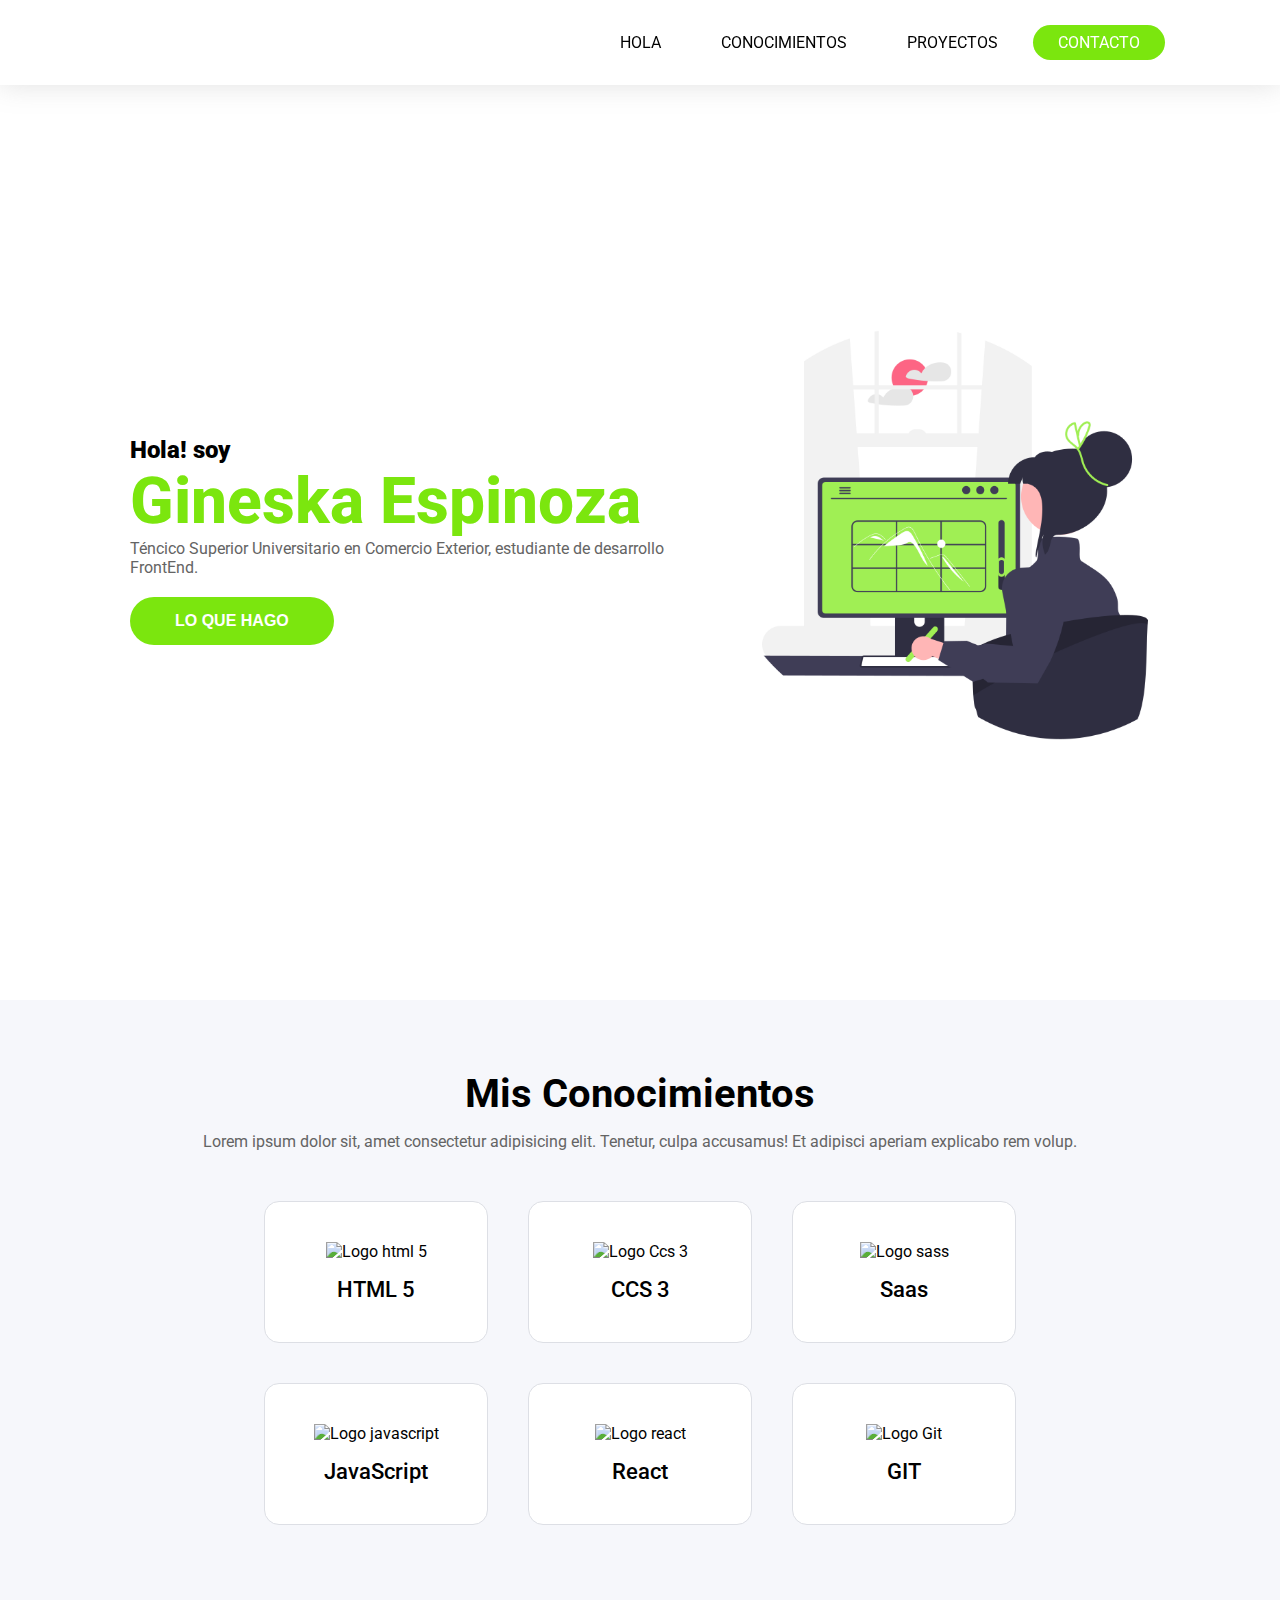
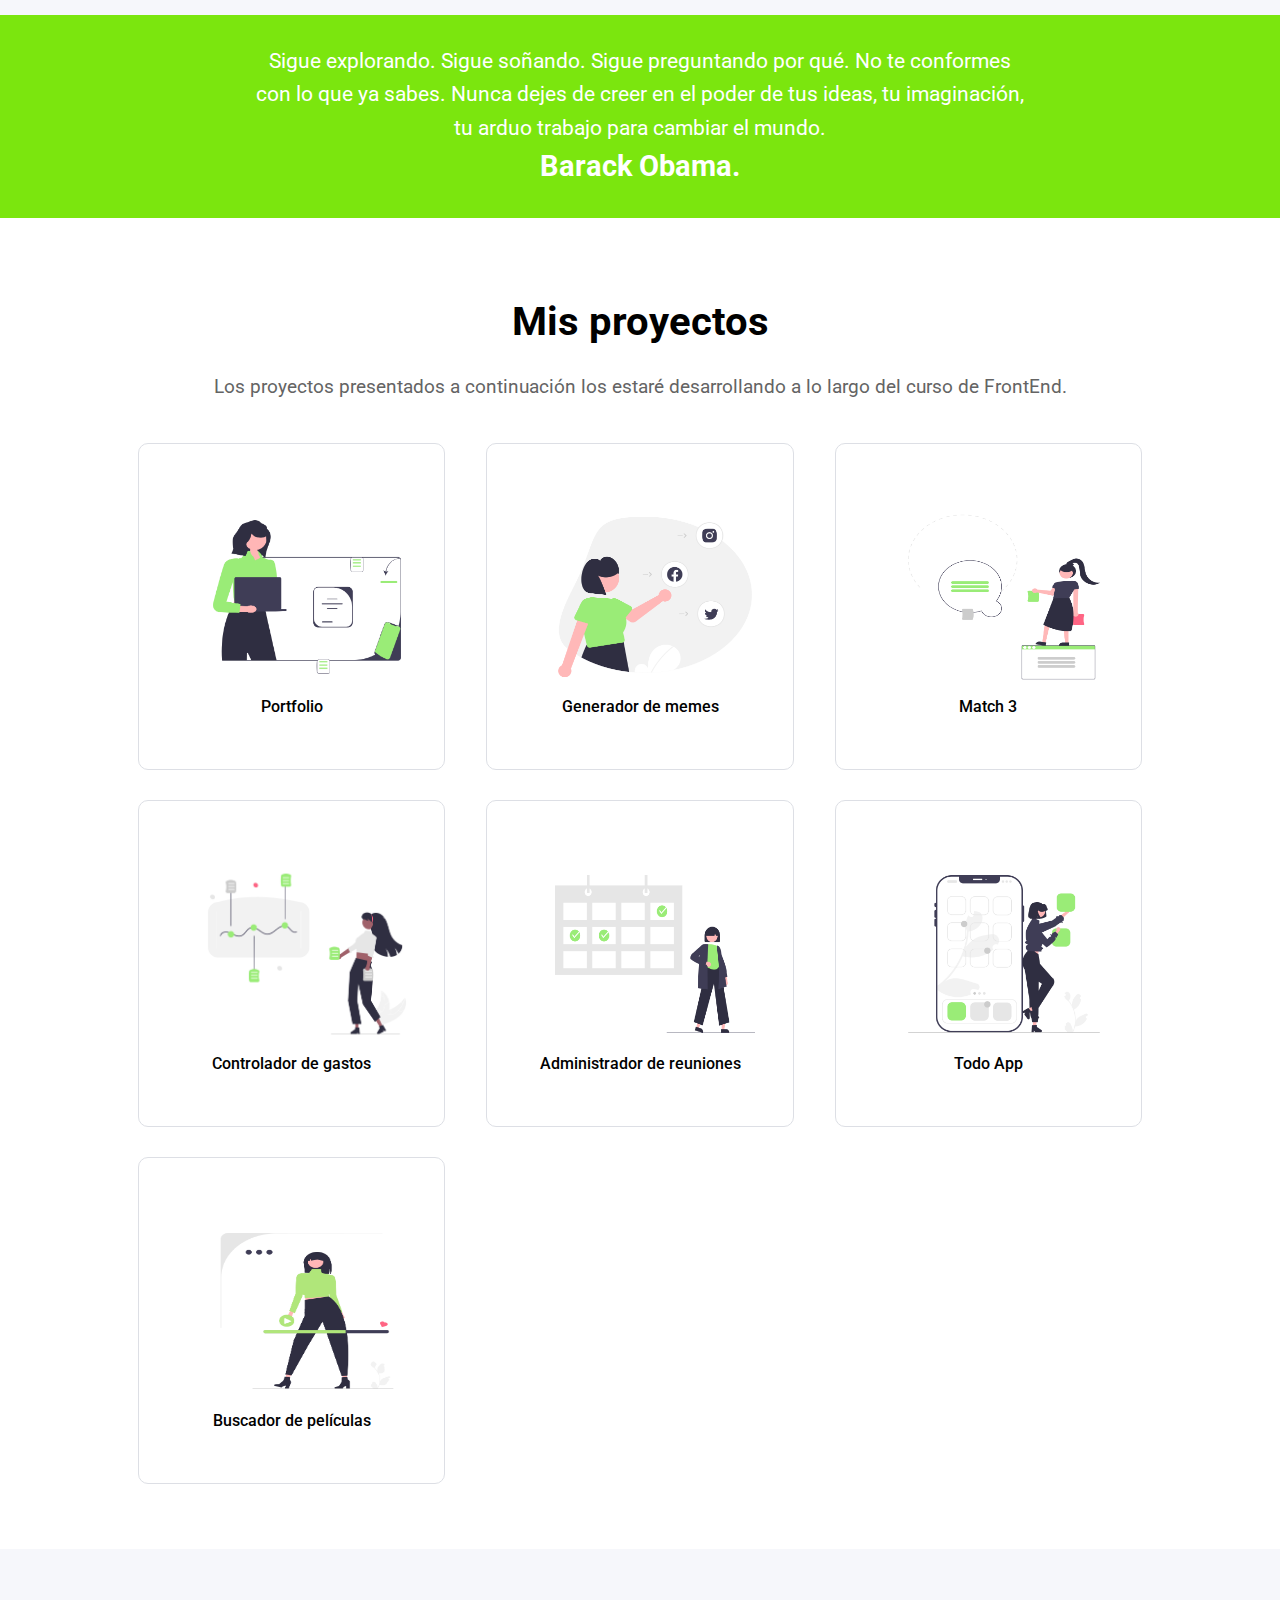
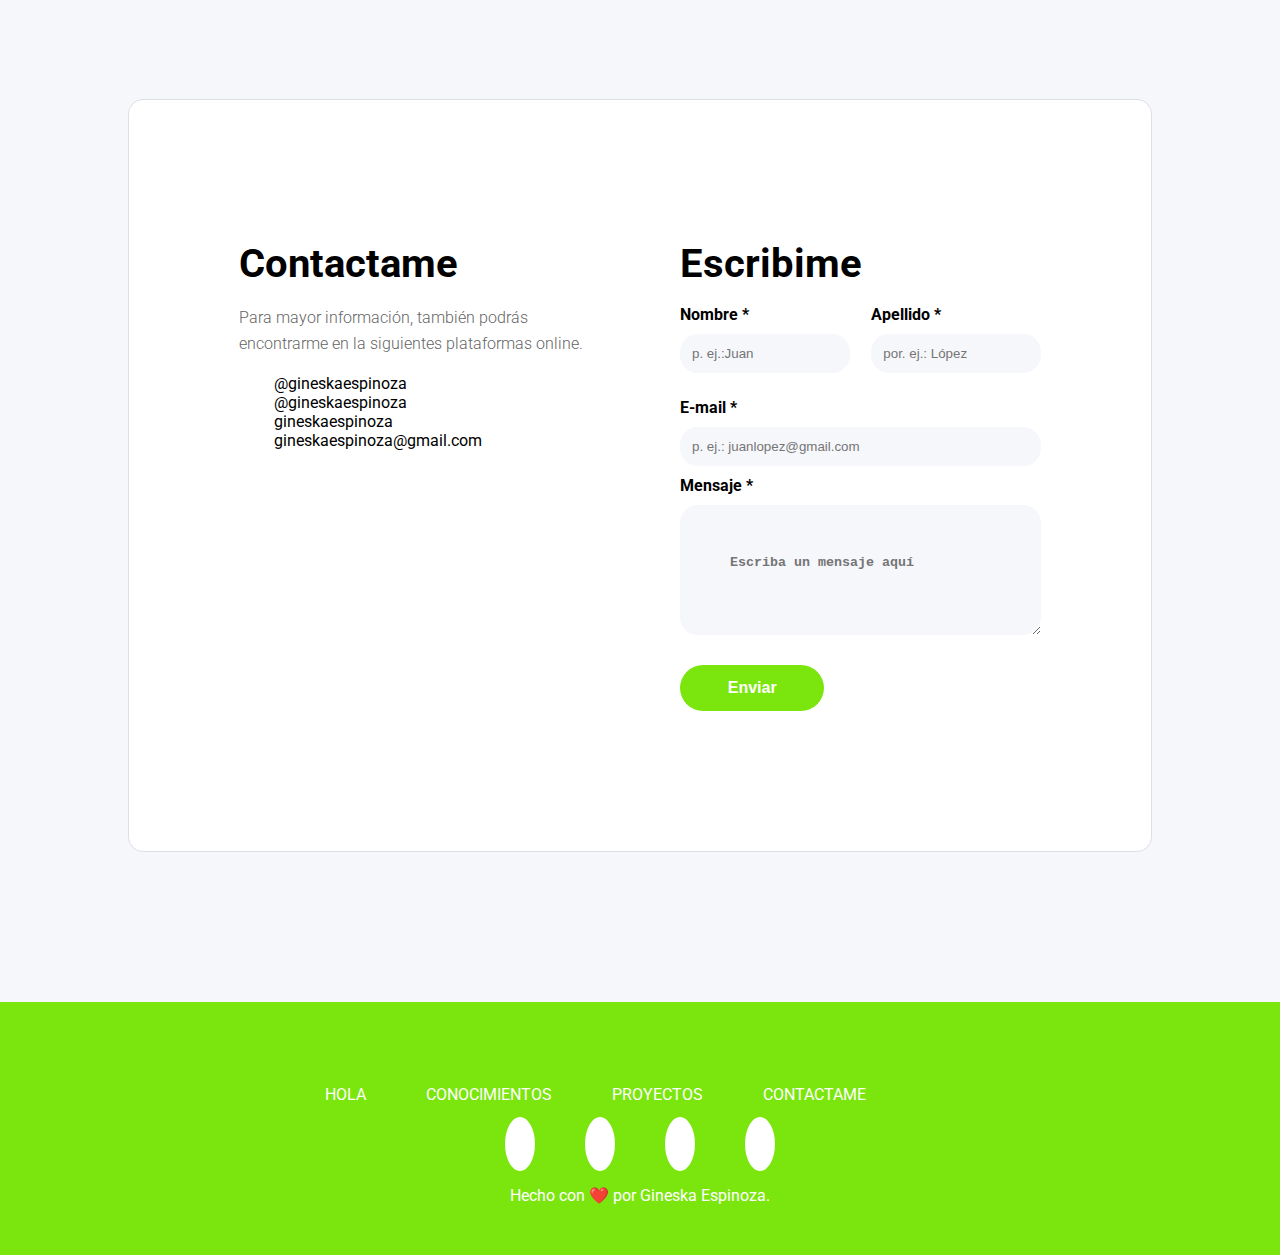
==== index.html @ c5d88e6a "Se realizan cambios en sección projects" ====
<!DOCTYPE html>
<html lang="es">
<head>
    <meta charset="UTF-8">
    <meta http-equiv="X-UA-Compatible" content="IE=edge">
    <meta name="viewport" content="width=device-width, initial-scale=1.0">
    <link rel="stylesheet" href="styles.css">
    <link href="https://fonts.googleapis.com/css2?family=Roboto:ital,wght@0,400;0,500;0,700;1,400;1,700&display=swap"
        rel="stylesheet">
    <link rel="shortcut icon" href="assets/raspberrypi.svg" type="image/x-icon">
    <link rel="stylesheet" href="https://cdn.jsdelivr.net/gh/devicons/devicon@v2.15.1/devicon.min.css">
    <script src="https://kit.fontawesome.com/e8036813bb.js" crossorigin="anonymous"></script>
    <title>Portfolio personal</title>
</head>
<body>
    <header>   <!-- Barra de navegación -->
        <nav class="navigation__header">
            <ul class="navigation__ul">
                <li><a href="#about">HOLA</a></li>
                <li><a href="#skills">CONOCIMIENTOS</a></li>
                <li><a href="#projects">PROYECTOS</a></li>
                <li ><a class="navigation__btn" href="#contact">CONTACTO</a></li>
            </ul>
        </nav>
    </header>
    <main> 
        <!-- Sección - About -->
        <section class="about" id="hola">
            <article class="about__hola">
                <h2 class="about__hey">Hola! soy</h2>
                <h1 class="about__myname">Gineska <span>Espinoza</span></h1>
                <p>Téncico Superior Universitario en Comercio Exterior, estudiante de desarrollo FrontEnd.</p>
                <button class="about__button"><a href="#projects">Lo que hago</a></button>
            </article>
            <figure class="about__pic">
                <img src="assets/undraw_Designer_girl_re_h54c.png" alt="designer girl">
            </figure>
        </section>
        <!-- Sección - Skills -->
        <section class="skills" id="skills">
            <section class="skills__description">
                <h2 class="skills__tittle">Mis Conocimientos</h2>
                <p>Lorem ipsum dolor sit, amet consectetur adipisicing elit. Tenetur, culpa accusamus! Et adipisci aperiam explicabo rem volup.</p>
            </section>
            <!-- Cards de proyectos -->
            <section class="skills__figure">
                <figure class="skills__cards">
                    <img src="https://cdn.jsdelivr.net/gh/devicons/devicon/icons/html5/html5-original.svg"
                        alt="Logo html 5" />
                    <figcaption class="skills__note">HTML 5</figcaption>
                </figure>
                <figure class="skills__cards">
                    <img src="https://cdn.jsdelivr.net/gh/devicons/devicon/icons/css3/css3-original.svg"
                        alt="Logo Ccs 3" />
                    <figcaption class="skills__note">CCS 3</figcaption>
                </figure>
                <figure class="skills__cards">
                    <img src="https://cdn.jsdelivr.net/gh/devicons/devicon/icons/sass/sass-original.svg"
                        alt="Logo sass" />
                    <figcaption class="skills__note">Saas</figcaption>
                </figure>
                <figure class="skills__cards">
                    <img src="https://cdn.jsdelivr.net/gh/devicons/devicon/icons/javascript/javascript-original.svg"
                        alt="Logo javascript" />
                    <figcaption class="skills__note">JavaScript</figcaption>
                </figure>
                <figure class="skills__cards">
                    <img src="https://cdn.jsdelivr.net/gh/devicons/devicon/icons/react/react-original.svg"
                        alt="Logo react" />
                    <figcaption class="skills__note">React</figcaption>
                </figure>
                <figure class="skills__cards">
                    <img src="https://cdn.jsdelivr.net/gh/devicons/devicon/icons/git/git-original.svg"
                        alt=" Logo Git" />
                    <figcaption class="skills__note">GIT</figcaption>
                </figure>
            </section>
        </section>
        <!-- Sección Cita -->
        <blockquote class="quote">
            <i class="fa-solid fa-quote-right"></i>
            <p class="quote__text">Sigue explorando. Sigue soñando. Sigue preguntando por qué. No te conformes con lo que ya sabes. Nunca dejes de creer en el poder de tus ideas, tu imaginación, tu arduo trabajo para cambiar el mundo.</p>
            <h4 class="quote__name">Barack Obama.</h4>
        </blockquote>
        <!-- Sección - Projects -->
        <section class="projects" id="projects">
            <section class="projects__description">
                <h2 class="projects__tittle">Mis proyectos</h2>
                <p>Los proyectos presentados a continuación los estaré desarrollando a lo largo del curso de FrontEnd.</p>
            </section>
            <section class="projects__container">
                <a href="https://gineskaespinoza.github.io/Project__ADA__Portfolio/" target="_blank">
                    <figure class="projects__item">
                        <img src="assets/undraw_Working_remotely_re_6b3a.png" alt="imagen portfolio">
                        <figcaption class="projects__note">
                            <p>Portfolio</p>
                        </figcaption>
                    </figure>
                </a>
                <a href="#" target="_blank">
                    <figure class="projects__item">
                        <img src="assets/undraw_Social_ideas_re_j5v4.png" alt="imagen generador de memes">
                        <figcaption class="projects__note">
                            <p>Generador de memes</p>
                        </figcaption>
                    </figure>
                </a>
                <a href="#" target="_blank">
                    <figure class="projects__item">
                        <img src="assets/undraw_Creative_process_re_4ylm.png" alt="imagen match 3">
                        <figcaption class="projects__note">
                            <p>Match 3</p>
                        </figcaption>
                    </figure>
                </a>
                <a href="#" target="_blank">
                    <figure class="projects__item">
                        <img src="assets/undraw_Detailed_examination_re_ieui.png" alt="imagen controlador de gastos">
                        <figcaption class="projects__note">
                            <p>Controlador de gastos</p>
                        </figcaption>
                    </figure>
                </a>
                <a href="#" target="_blank">
                    <figure class="projects__item">
                        <img src="assets/undraw_Online_calendar_re_wk3t.png" alt="imagen administrador de reuniones">
                        <figcaption class="projects__note">
                            <p>Administrador de reuniones</p>
                        </figcaption>
                    </figure>
                </a>
                <a href="#" target="_blank">
                    <figure class="projects__item">
                        <img src="assets/undraw_Home_screen_re_640d.png" alt="imagen todo App">
                        <figcaption class="projects__note">
                            <p>Todo App</p>
                        </figcaption>
                    </figure>
                </a>
                <a href="#" target="_blank">
                    <figure class="projects__item">
                        <img src="assets/undraw_Video_influencer_re_ili7.png" alt="imagen buscador de películas">
                        <figcaption class="projects__note">
                            <p>Buscador de películas</p>
                        </figcaption>
                    </figure>
                </a>
            </section>
        </section>
        <!-- Sección - Contact -->
        <section class="container__contact" id="contact">
            <section class="contact">
                <section class="contact__social">
                    <article class="contact__tittle">
                        <h3>Contactame</h3>
                        <p>Para mayor información, también podrás encontrarme en la siguientes plataformas online.</p>
                    </article>
                    <article class="contact__list">
                        <ul>
                            <li><a href=""><i class="fa-brands fa-github"></i>@gineskaespinoza</a></li>
                            <li><a href=""><i class="fa-brands fa-twitter"></i>@gineskaespinoza</a></li>
                            <li><a href=""><i class="fa-brands fa-linkedin-in"></i>gineskaespinoza</a></li>
                            <li><a href=""><i class="fa-solid fa-envelope"></i>gineskaespinoza@gmail.com</a></li>
                        </ul>
                    </article>
                </section>
                <section class="contact__direct">
                    <h3>Escribime</h3>
                    <form action="index.html" method="POST" enctype="multipart/form-data">
                        <section class="form__name">
                            <article class="name__data">
                                <label for="name">Nombre *</label>
                                <input type="text" placeholder="p. ej.:Juan">
                            </article>
                            <article class="name__data">
                                <label for="lastname">Apellido *</label>
                                <input type="text" placeholder="por. ej.: López">
                            </article>
                        </section>
                        <section class="form__text">
                            <article class="text__data">
                                <label for="email">E-mail *</label>
                                <input type="text" placeholder="p. ej.: juanlopez@gmail.com">
                                <label for="Message">Mensaje *</label>
                                <textarea type="text" placeholder="Escriba un mensaje aquí"></textarea>
                                <button class="form__button" type="submit">Enviar</button>
                            </article>
                        </section>
                    </form>
                </section>
            </section>
        </section>
    </main> 
    <!-- Fin de contenido central -->
    <!-- Sección footer -->
    <footer>
        <!-- Barra Navegación footer -->
        <section class="navigation__footer">
            <ul class="navigation__ul">
                <li><a href="#about">HOLA</a></li>
                <li><a href="#skills">CONOCIMIENTOS</a></li>
                <li><a href="#projects">PROYECTOS</a></li>
                <li><a href="#contact">CONTACTAME</a></li>
            </ul>
            <!-- links de contacto -->
            <ul class="navigation__list">
                <li><a href="https://github.com/Gineskaespinoza"><i class="fa-brands fa-github"></i></a></li>
                <li><a href="https://twitter.com/Gskspinoza?t=6qReHuETHLTaLdx4B_3i9w&s=09"><i class="fa-brands fa-twitter"></i></a></li>
                <li><a href="https://www.linkedin.com/in/gineska-del-valle-espinoza-torres-a15814236/"><i class="fa-brands fa-linkedin-in"></i></a></li>
                <li><a href="mailto:gineskaespinoza@gmail.com"><i class="fa-solid fa-envelope"></i></a></li>
            </ul>
            <!-- copyright -->
            <p class="navigation__by">Hecho con ❤️ por Gineska Espinoza.</p>
        </section>
    </footer>
    <!-- Fin del contenido -->
</body>
</html>
---- styles.css ----
*{
    padding: 0;
    margin: 0;
    box-sizing: border-box;
    text-decoration: none;
    list-style: none;
}

:root{
  --font-size-tittle: 2.5rem;
  --color-primary: #7be60e;
  --color-secundary:#f6f7fb;
  --color-text: rgb(100, 100, 100);
  --color-hover-button: #95f732;
  --Font-weight-subtittle: 700;
}

body{
  font-family: 'Roboto', sans-serif;
  padding-top: 50px;
}

/* Navigation bar */

.navigation__header{
 display: none;
 position: fixed;
 left: 0;
 top: 0;
 right: 0;
 background-color: white;
}

.navigation__ul{
  display: flex;
  align-items: center;
  margin-right: 90px;
}

.navigation__ul li{
  display: flex;
  align-items: center;
  margin: 5px 5px;
}

a{
  color: black;
  padding: 8px 25px;
  border-radius: 30px;
  font-size: 200;
}

a:hover{
  color: var(--color-primary);
}

.navigation__btn{
  color: white;
  background-color: var(--color-primary);
}

.navigation__btn:hover{
  background-color: var(--color-hover-button);
  color: white;
}

/* Section About */
.about{
  height: 100vh;
  display: flex;
  flex-direction: column;
  justify-content: center;
}

.about__hola{
  width: 100vw;
  padding-top: 100px;
  display: flex;
  flex-direction: column;
  justify-content: center;
  align-items: center;

}
.about__hey{
  /* padding-top: 100px; */
  font-size: 1.5rem;
  font-weight: 900;
}

.about__myname{
  color: var(--color-primary);
  font-size: 2.4rem;
  font-weight: 800;
}

.about__hola p{
  color: var(--color-text);
}

.about__pic{
  display: flex;
  justify-content: center;
  align-items: center;
  margin-bottom: 30px;
  }

.about__pic img{
  width: 350px
}

.about__button{
  background-color:var(--color-primary);
  margin: 20px 0;
  padding: 15px 20px;
  font-size: 1rem;
  color: white;
  border: none;
  border-radius: 30px;
  text-transform: uppercase;
  text-align: center;
}

.about__button:hover{
  background-color: var(--color-hover-button);
}

.about__button a{
  color: white;
  font-weight: 700;
}

/* Section Skills */

.skills{
  display: flex;
  flex-direction: column;
  justify-content: center;
  text-align: center;
  background-color: var(--color-secundary);
  padding: 70px 0px;
  margin-top: 50px;
}

.skills__description{
  display: flex;
  flex-direction: column;
  align-self: center;
}

.skills__tittle{
  font-size: var(--font-size-tittle);
  font-weight: var(--Font-weight-subtittle);
  text-align: center;
}

.skills__description p{
  color: var(--color-text);
  margin: 15px 0;
}

.skills__figure{
  width: 70%;
  display: flex;
  justify-content: center;
  flex-wrap: wrap;
  align-self: center;
  margin-top: 15px;
}

.skills__cards{
  width: 25%;
  margin: 20px;
  padding: 40px 20px;
  border-radius: 15px;
  border: solid #dddfe5 1px;
  background-color: white;
}

.skills__cards:hover{
  border: solid var(--color-primary) 1px;
}

.skills__cards img{
  width: 45%;
}

.skills__note{
  margin-top: 15px;
  font-size: 1.4rem;
  font-weight: 500;
}

.skills__note:hover{
  color: var(--color-primary);
}

/* Section Quote */

.quote{
  /* height: 100vh; */
  display: flex;
  flex-direction: column;
  /* justify-content: space-around; */
  align-items: center;
  background-color: var(--color-primary);
  color: white;
  padding: 30px 0;
  line-height: 1.5;

}

.fa-quote-right{
  font-size: 7rem;
}

.quote__text{
  width: 70%;
  text-align: center;
  font-size: 1.3rem;
  line-height: 1.6;
}

.quote__name{
  font-size: 1.8rem;
}

/* Section projects */

.projects{
  display: flex;
  flex-direction: column;
  justify-content: space-between;
  padding: 50px 0px;
}

.projects__description{
  text-align: center;
  padding: 30px;
}

.projects__tittle{
  font-size: var(--font-size-tittle);
  text-align: center;
  font-weight: var(--Font-weight-subtittle);
}

.projects__description p{
  color: var(--color-text);
  font-size: 1.2rem;
  padding-top: 30px;
}

.projects__container{
  width: 80%;
  display: flex;
  flex-flow: row wrap;
  justify-content: space-between;
  align-self: center;
}

.projects__container a{
  width: 30%;
  margin: 15px 10px;
  background-color: white;
  border-radius: 10px;
  border: solid #dddfe5 1px;
}

.projects__container a:hover{
  border: solid var(--color-primary) 1px;
  text-decoration-line: underline;
}

.projects__item{
  display: flex;
  flex-direction: column;
  justify-content: center;
  text-align: center;
  padding: 45px 15px;

}
.projects__item img{
  width: 20vw;
  height: 200px;
}

.projects__note{
  font-size: 1rem;
  font-weight: 500;
}

/* section contact */

.container__contact{
  display: flex;
  justify-content: center;
  background-color:var(--color-secundary)
}

.contact{
  width: 80%;
  display: flex;
  justify-content: space-evenly;
  background-color: white;
  margin: 150px 0;
  padding: 100px 70px;
  border-radius: 15px;
  border: 1px solid #dddfe5;
}

.contact__social{
  width: 50%;
  padding: 40px;
}

.contact__tittle h3{
  font-size: var(--font-size-tittle);
  font-weight: var(--Font-weight-subtittle);
  margin-bottom: 18px;
}

.contact__tittle p{
  color: var(--color-text);
  margin-bottom: 18px;
  line-height: 1.6;
  font-weight: 300;
}

.contact__direct{
  display: flex;
  flex-direction: column;
  width: 50%;
  padding: 40px;
}

.contact__direct h3{
  font-size: var(--font-size-tittle);
  font-weight: var(--Font-weight-subtittle);
  margin-bottom: 18px;
}

.contact__list i{
  font-size: 1rem;
  color: var(--color-primary);
  padding: 20px 5px ;
  border-radius: 50%;
}

.contact__list i:hover{
  background-color: var(--color-primary);
  color: white;
  padding: 5px;
}

.form__name{
  display: flex;
  justify-content: space-between;
}

.form__name input{
  background-color:var(--color-secundary);
  padding: 12px;
  border-radius: 18px;
}
.name__data{
  width: 47%;
  display: flex;
  flex-direction: column;
  padding-bottom: 15px;
}

.form__text{
  width: 100%;
  display: flex;
  flex-direction: column;
}

input, textarea{
  background-color: var(--color-secundary);
  margin: 10px 0;
  border: none;
  border-radius: 18px;
  padding: 12px;
}

textarea{
  padding: 50px;
}

.text__data{
  width: 100%;
  display: flex;
  flex-direction: column;
}

form, label, textarea{
  font-weight: var(--Font-weight-subtittle);
}

.form__button{
  width: 40%;
  background-color:var(--color-primary);
  margin-top: 20px;
  padding: 14px;
  font-size: 16px;
  font-weight: 600;
  color: white;
  border: none;
  border-radius: 30px;
}

.form__button:hover{
  background-color: var(--color-hover-button);
}

/* section footer */

footer{
  display: flex;
  flex-direction: column;
  justify-content: center;
  align-items: center;
  padding: 70px 20px 50px;
  background-color: var(--color-primary);
}

.navigation__footer a{
  color: white;
}

.navigation__list{
  display: flex;
  justify-content: center;
  margin-top: 15px;
  font-weight: 900;
}

.navigation__list a i{
  color: var(--color-primary);
  background-color: white;
  border-radius: 50%;
  padding: 15px;
  font-size: 20px;
}

.navigation__list a i:hover{
  background-color: var(--color-primary);
  color: white;
  border: solid white 1px;

}

.navigation__by{
 margin-top: 30px;
 text-align: center;
 color: white;
 font-size: 300;
}

/* Media queries */

@media (min-width: 1100px) {

.navigation__header{

  display: flex;
  justify-content: flex-end;
  margin-bottom: 14px;
  padding: 20px;
  box-shadow: 0 0 28px 0 rgb(134 134 134 / 25%);
}

.about{
  flex-direction: row;
  justify-content: space-around;
}

.about__hola{
 /* padding-top: 0; */
 align-items: flex-start;
 margin-left: 130px;

 }

.about__myname{
  font-size: 4rem;

 }

 .about__pic{
  justify-content: flex-start;
  padding-top: 100px;
 }

.about__pic img{
  width: 100vw;
  max-width: 600px;
  padding-right: 50px;
}

.quote__text{
  width: 60vw;
}

/* .projects__container{
  width: 75vw;
  justify-content: center;
}

.projects__container a{
  width: 100%;

}

.projects__item{
  display: flex;
}

.projects__item img{
  width: 100%;
  max-width: 600px;
} */

}

@media (min-width:320px) and (max-width: 768px){

  .about__hola{
    text-align: center;
  }

 .skills__tittle{
    text-align: center;
   
  } .skills__figure{
    width: 100%;
    flex-direction: column;
    justify-content: center;
    align-items: center;
  }

.skills__cards{
   width: 70%;

  }

.quote{
    padding: 80px 20px;
  }

.projects__container{
  width: 75vw;
  justify-content: center;
}

.projects__container a{
  width: 100%;

}

.projects__item{
  display: flex;
}

.projects__item img{
  width: 100%;
  max-width: 600px;
}


}

@media (min-width: 769px) and (max-width:1099px){
  .skills__figure{
    width: 75%;
    flex-wrap: wrap;
  }

  .skills__cards{
   width: 30%;
  }

}
  @media (min-width:320px) and (max-width: 900px){
    .contact{
     width: 100vw;
     flex-direction: column;
     align-items: center;
    }

    .contact__social{
      width: 90vw;
      padding: 30px 0 ;
    }

    .contact__direct{
      width: 90vw;
      flex-direction: column;
      padding: 0;

    }
  }

  @media (max-width:768px){


    .navigation__ul{
      display: none;
    }

    .navigation__list{
      margin: 0 50px;

    }

  }
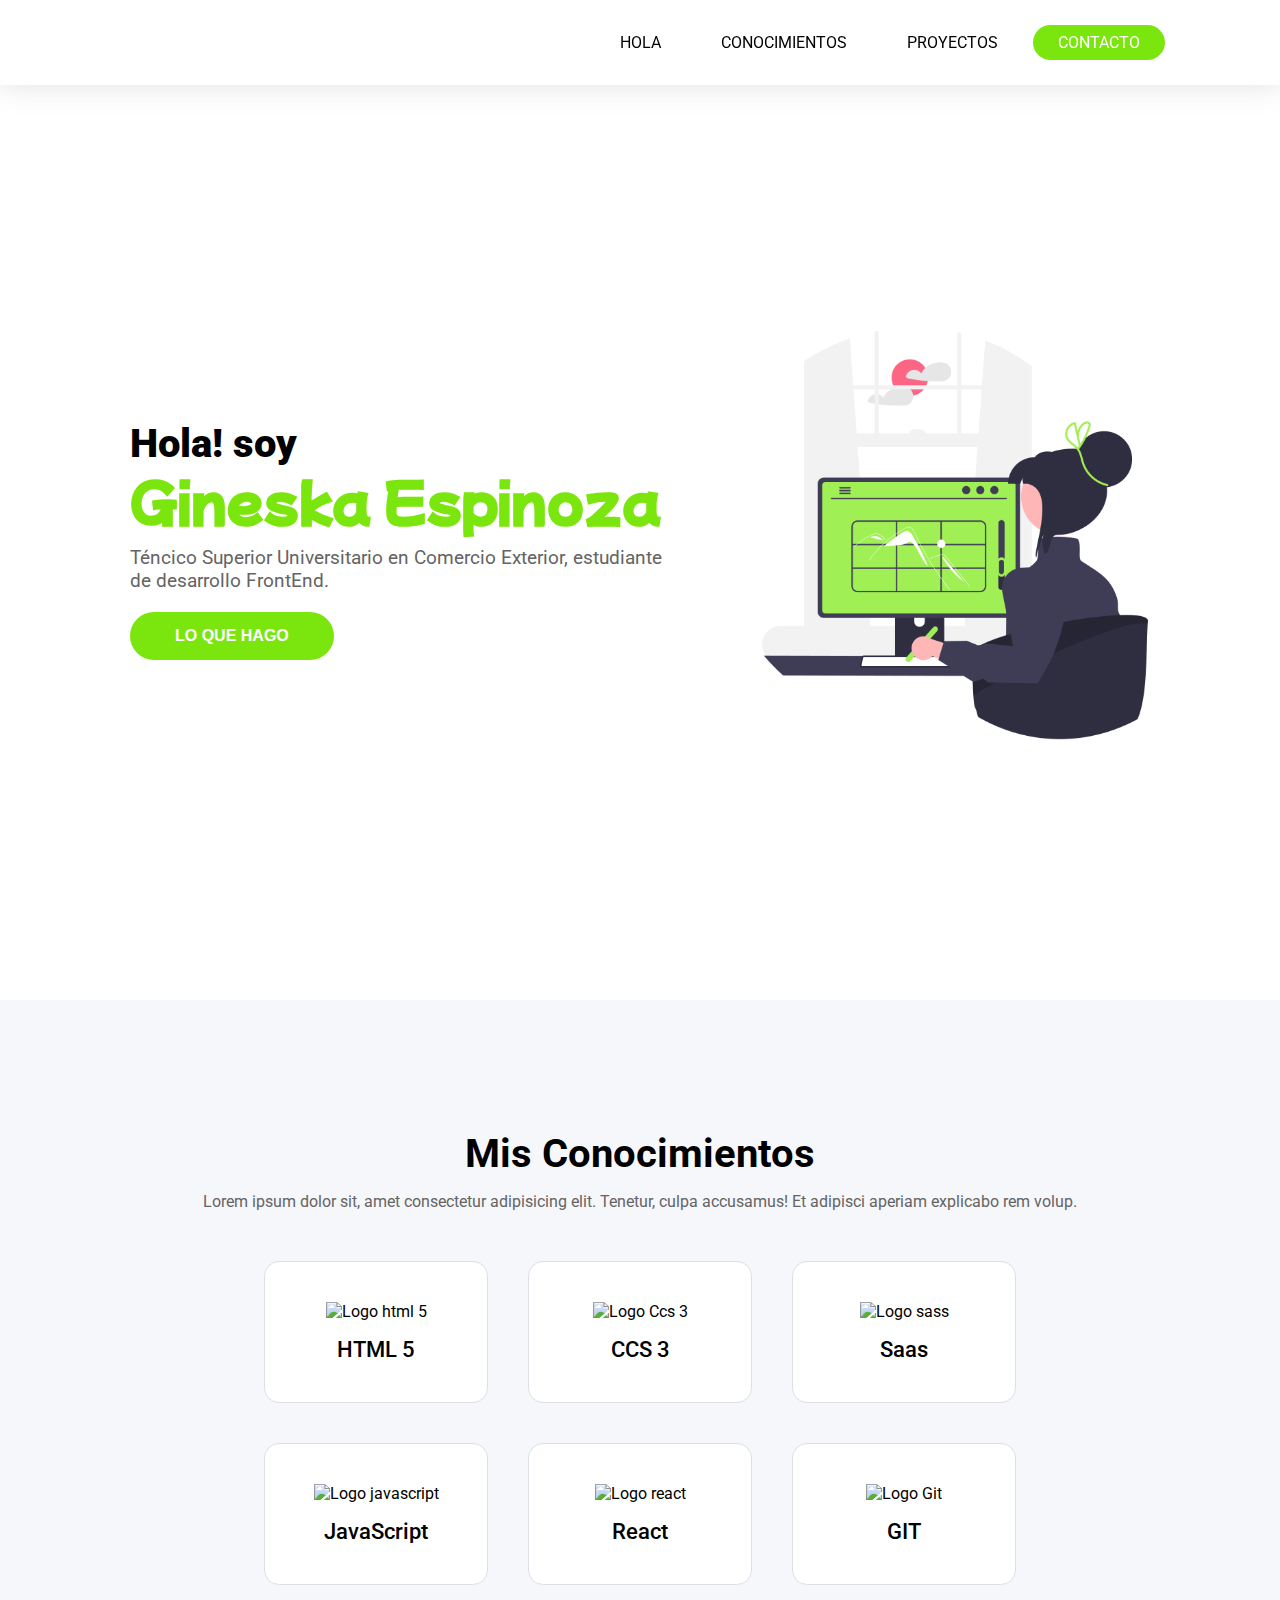
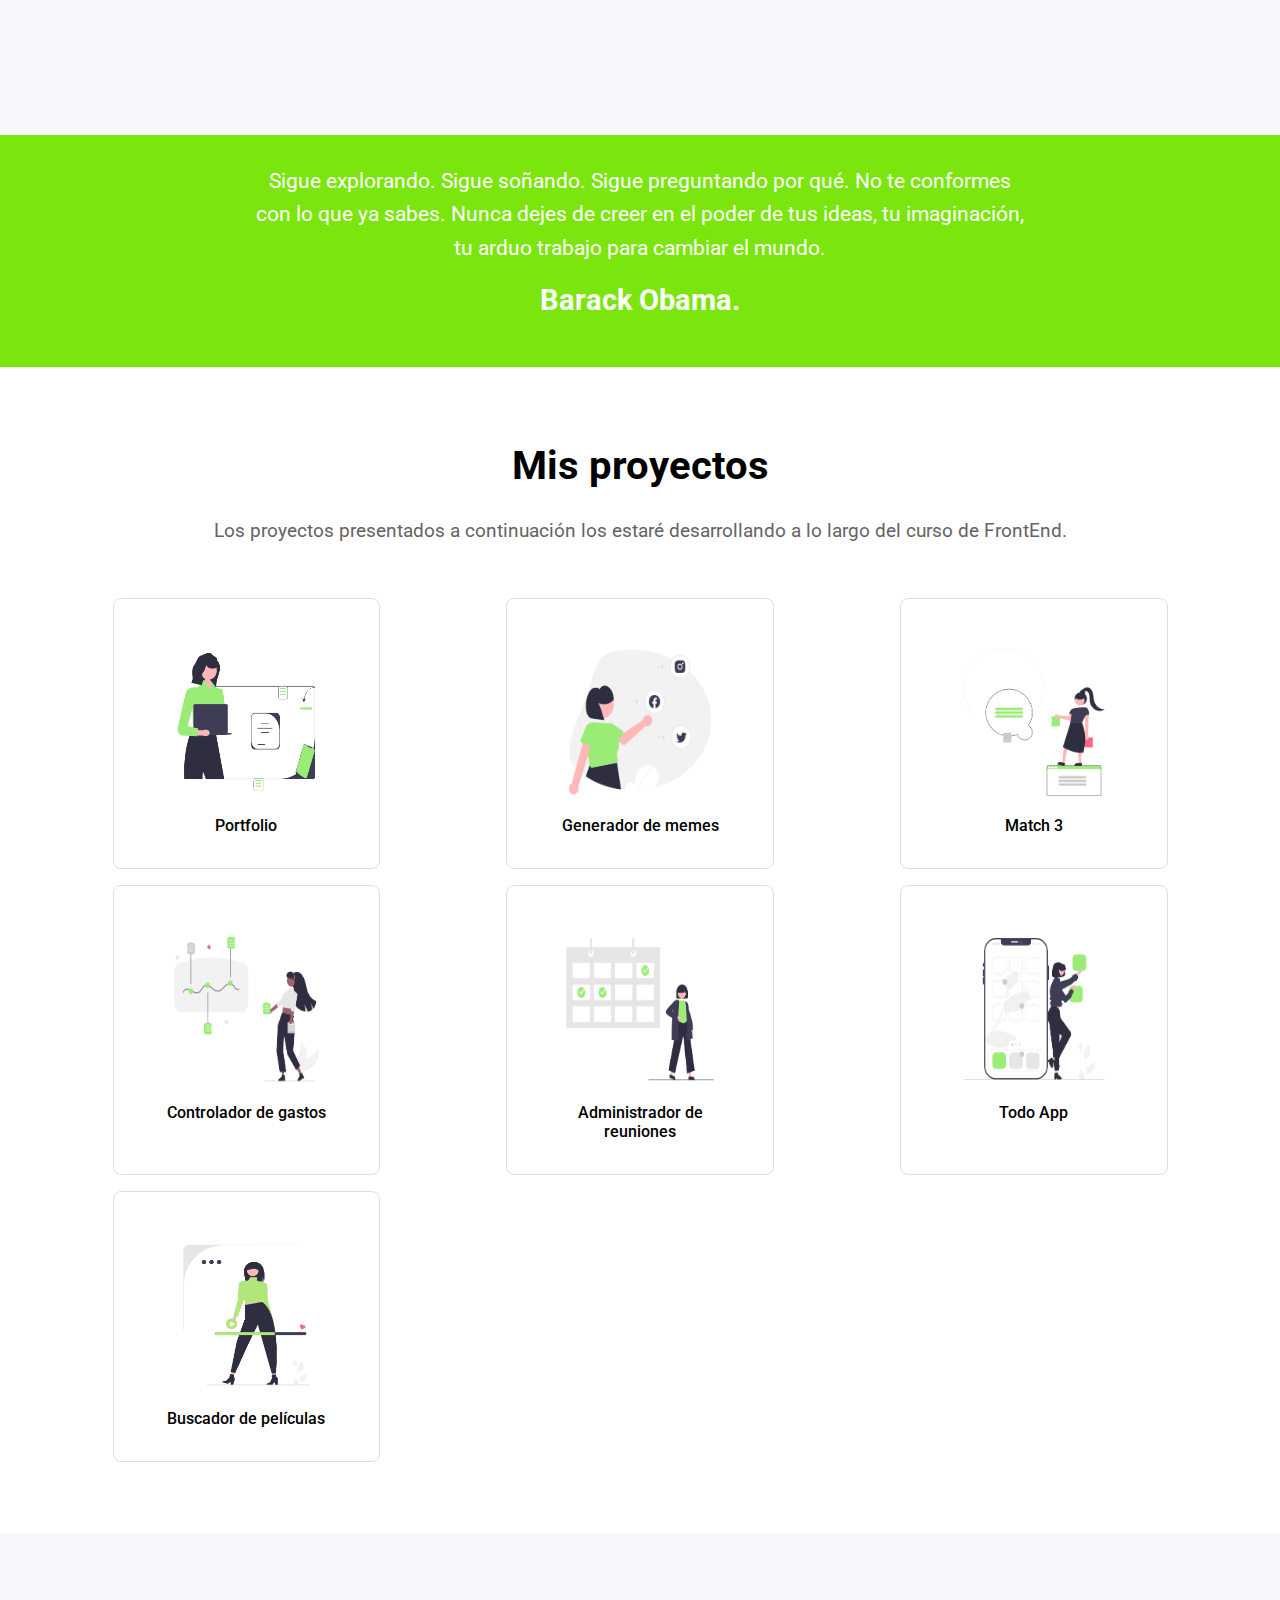
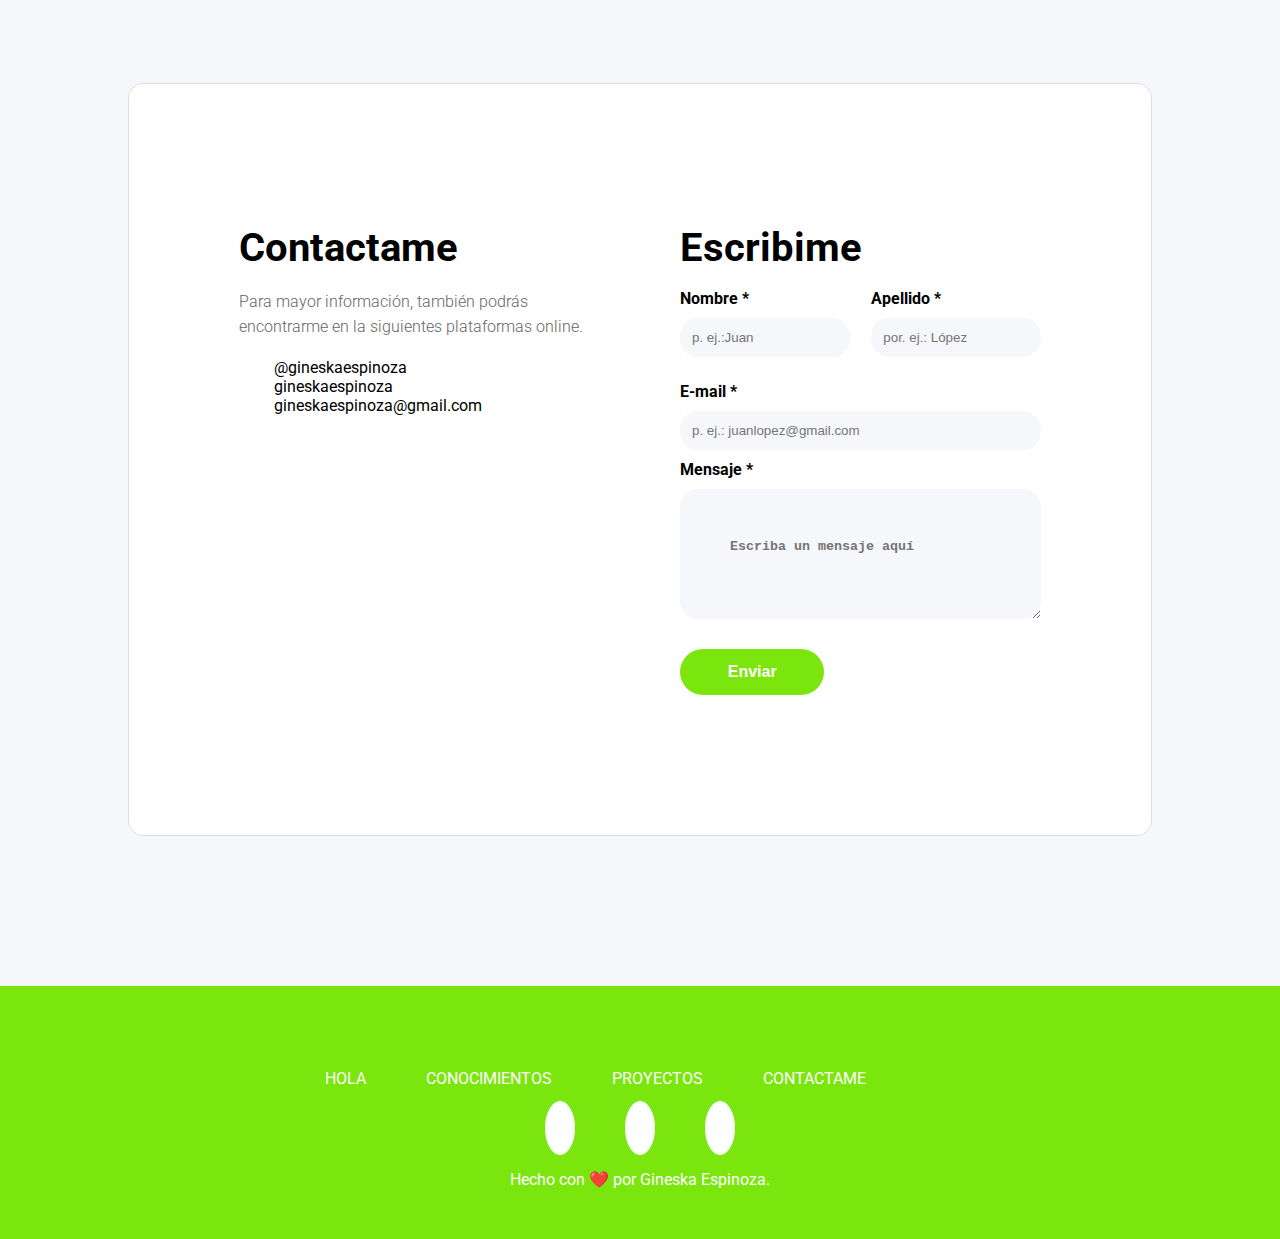
==== commit 8e35db8d: "Modificaciones en media queries y se agrega etiquetas meta" ====
--- a/index.html
+++ b/index.html
@@ -4,13 +4,15 @@
     <meta charset="UTF-8">
     <meta http-equiv="X-UA-Compatible" content="IE=edge">
     <meta name="viewport" content="width=device-width, initial-scale=1.0">
+    <meta name="keywords" content="Código, HTML, CSS, GIT,">
+    <title>Mi portfolio Ada</title>
+    <meta name="description" content="Proyecto Portfolio creado por Gineska Espinoza, brinda información acerca de quien soy, algunas de mis habilidades y proyectos a realizar a lo largo del Curso de desarrollo Frontend.">
     <link rel="stylesheet" href="styles.css">
-    <link href="https://fonts.googleapis.com/css2?family=Roboto:ital,wght@0,400;0,500;0,700;1,400;1,700&display=swap"
-        rel="stylesheet">
+    <link href="https://fonts.googleapis.com/css2?family=Mochiy+Pop+One&family=Roboto:ital,wght@0,400;0,500;0,700;1,400;1,700&display=swap" rel="stylesheet">
     <link rel="shortcut icon" href="assets/raspberrypi.svg" type="image/x-icon">
     <link rel="stylesheet" href="https://cdn.jsdelivr.net/gh/devicons/devicon@v2.15.1/devicon.min.css">
     <script src="https://kit.fontawesome.com/e8036813bb.js" crossorigin="anonymous"></script>
-    <title>Portfolio personal</title>
+  
 </head>
 <body>
     <header>   <!-- Barra de navegación -->
@@ -89,62 +91,62 @@
                 <p>Los proyectos presentados a continuación los estaré desarrollando a lo largo del curso de FrontEnd.</p>
             </section>
             <section class="projects__container">
-                <a href="https://gineskaespinoza.github.io/Project__ADA__Portfolio/" target="_blank">
+                <article class="projects__cards">
+                    <a href="https://gineskaespinoza.github.io/Project__ADA__Portfolio/" target="_blank">
+                        <figure class="projects__item">
+                            <img src="assets/undraw_Working_remotely_re_6b3a.png" alt="imagen portfolio">
+                            <figcaption class="projects__note">Portfolio</figcaption>
+                        </figure>
+                    </a>
+                </article>
+                <article class="projects__cards">
+                    <a href="#" target="_blank">
                     <figure class="projects__item">
-                        <img src="assets/undraw_Working_remotely_re_6b3a.png" alt="imagen portfolio">
-                        <figcaption class="projects__note">
-                            <p>Portfolio</p>
-                        </figcaption>
+                        <img src="assets/undraw_Social_ideas_re_j5v4.png" alt="imagen generador de memes">
+                        <figcaption class="projects__note">Generador de memes</figcaption>
                     </figure>
                 </a>
-                <a href="#" target="_blank">
-                    <figure class="projects__item">
-                        <img src="assets/undraw_Social_ideas_re_j5v4.png" alt="imagen generador de memes">
-                        <figcaption class="projects__note">
-                            <p>Generador de memes</p>
-                        </figcaption>
-                    </figure>
-                </a>
-                <a href="#" target="_blank">
-                    <figure class="projects__item">
-                        <img src="assets/undraw_Creative_process_re_4ylm.png" alt="imagen match 3">
-                        <figcaption class="projects__note">
-                            <p>Match 3</p>
-                        </figcaption>
-                    </figure>
-                </a>
-                <a href="#" target="_blank">
-                    <figure class="projects__item">
-                        <img src="assets/undraw_Detailed_examination_re_ieui.png" alt="imagen controlador de gastos">
-                        <figcaption class="projects__note">
-                            <p>Controlador de gastos</p>
-                        </figcaption>
-                    </figure>
-                </a>
-                <a href="#" target="_blank">
-                    <figure class="projects__item">
-                        <img src="assets/undraw_Online_calendar_re_wk3t.png" alt="imagen administrador de reuniones">
-                        <figcaption class="projects__note">
-                            <p>Administrador de reuniones</p>
-                        </figcaption>
-                    </figure>
-                </a>
-                <a href="#" target="_blank">
-                    <figure class="projects__item">
-                        <img src="assets/undraw_Home_screen_re_640d.png" alt="imagen todo App">
-                        <figcaption class="projects__note">
-                            <p>Todo App</p>
-                        </figcaption>
-                    </figure>
-                </a>
-                <a href="#" target="_blank">
-                    <figure class="projects__item">
-                        <img src="assets/undraw_Video_influencer_re_ili7.png" alt="imagen buscador de películas">
-                        <figcaption class="projects__note">
-                            <p>Buscador de películas</p>
-                        </figcaption>
-                    </figure>
-                </a>
+                </article>
+                <article class="projects__cards">
+                    <a href="#" target="_blank">
+                        <figure class="projects__item">
+                            <img src="assets/undraw_Creative_process_re_4ylm.png" alt="imagen match 3">
+                            <figcaption class="projects__note">Match 3</figcaption>
+                        </figure>
+                    </a>
+                </article>
+                <article class="projects__cards">
+                    <a href="#" target="_blank">
+                        <figure class="projects__item">
+                            <img src="assets/undraw_Detailed_examination_re_ieui.png" alt="imagen controlador de gastos">
+                            <figcaption class="projects__note">Controlador de gastos</figcaption>
+                        </figure>
+                    </a>
+                </article>
+                <article class="projects__cards">
+                    <a href="#" target="_blank">
+                        <figure class="projects__item">
+                            <img src="assets/undraw_Online_calendar_re_wk3t.png" alt="imagen administrador de reuniones">
+                            <figcaption class="projects__note">Administrador de reuniones</figcaption>
+                        </figure>
+                    </a>
+                </article>
+                <article class="projects__cards">
+                    <a href="#" target="_blank">
+                        <figure class="projects__item">
+                            <img src="assets/undraw_Home_screen_re_640d.png" alt="imagen todo App">
+                            <figcaption class="projects__note">Todo App</figcaption>
+                        </figure>
+                    </a>
+                </article>
+                <article class="projects__cards">
+                    <a href="#" target="_blank">
+                        <figure class="projects__item">
+                            <img src="assets/undraw_Video_influencer_re_ili7.png" alt="imagen buscador de películas">
+                            <figcaption class="projects__note">Buscador de películas</figcaption>
+                        </figure>
+                    </a>
+                </article>
             </section>
         </section>
         <!-- Sección - Contact -->
@@ -158,7 +160,6 @@
                     <article class="contact__list">
                         <ul>
                             <li><a href=""><i class="fa-brands fa-github"></i>@gineskaespinoza</a></li>
-                            <li><a href=""><i class="fa-brands fa-twitter"></i>@gineskaespinoza</a></li>
                             <li><a href=""><i class="fa-brands fa-linkedin-in"></i>gineskaespinoza</a></li>
                             <li><a href=""><i class="fa-solid fa-envelope"></i>gineskaespinoza@gmail.com</a></li>
                         </ul>
@@ -205,7 +206,6 @@
             <!-- links de contacto -->
             <ul class="navigation__list">
                 <li><a href="https://github.com/Gineskaespinoza"><i class="fa-brands fa-github"></i></a></li>
-                <li><a href="https://twitter.com/Gskspinoza?t=6qReHuETHLTaLdx4B_3i9w&s=09"><i class="fa-brands fa-twitter"></i></a></li>
                 <li><a href="https://www.linkedin.com/in/gineska-del-valle-espinoza-torres-a15814236/"><i class="fa-brands fa-linkedin-in"></i></a></li>
                 <li><a href="mailto:gineskaespinoza@gmail.com"><i class="fa-solid fa-envelope"></i></a></li>
             </ul>
--- a/styles.css
+++ b/styles.css
@@ -83,14 +83,14 @@
 
 }
 .about__hey{
-  /* padding-top: 100px; */
   font-size: 1.5rem;
   font-weight: 900;
 }
 
 .about__myname{
+  font-family: 'Mochiy Pop One', sans-serif;
   color: var(--color-primary);
-  font-size: 2.4rem;
+  font-size: 2rem;
   font-weight: 800;
 }
 
@@ -106,7 +106,7 @@
   }
 
 .about__pic img{
-  width: 350px
+  width: 150px;
 }
 
 .about__button{
@@ -138,7 +138,7 @@
   justify-content: center;
   text-align: center;
   background-color: var(--color-secundary);
-  padding: 70px 0px;
+  padding: 130px 0px;
   margin-top: 50px;
 }
 
@@ -175,6 +175,7 @@
   border-radius: 15px;
   border: solid #dddfe5 1px;
   background-color: white;
+  max-width: 300px;
 }
 
 .skills__cards:hover{
@@ -198,7 +199,6 @@
 /* Section Quote */
 
 .quote{
-  /* height: 100vh; */
   display: flex;
   flex-direction: column;
   /* justify-content: space-around; */
@@ -206,8 +206,7 @@
   background-color: var(--color-primary);
   color: white;
   padding: 30px 0;
-  line-height: 1.5;
-
+  line-height: 2.5;
 }
 
 .fa-quote-right{
@@ -230,8 +229,8 @@
 .projects{
   display: flex;
   flex-direction: column;
-  justify-content: space-between;
-  padding: 50px 0px;
+  align-items: center;
+  margin: 45px;
 }
 
 .projects__description{
@@ -252,42 +251,51 @@
 }
 
 .projects__container{
-  width: 80%;
+  width: 90%;
   display: flex;
   flex-flow: row wrap;
   justify-content: space-between;
-  align-self: center;
-}
-
-.projects__container a{
-  width: 30%;
-  margin: 15px 10px;
+  margin: 18px;
+}
+
+.projects__cards{
+  width: 25%;
+  display: flex;
+  flex-wrap: wrap;
+  justify-content: center;
+  margin: 0.5rem;
   background-color: white;
+  border-radius: 8px;
+  border: solid #dddfe5 1px;
+}
+
+.projects__cards figure{
+  width: 100%;
+  padding: 25px 14px;
   border-radius: 10px;
-  border: solid #dddfe5 1px;
-}
-
-.projects__container a:hover{
+}
+
+.projects__cards a figure img{
+  width: 100%;
+}
+
+.projects__cards a{
+  width: 100%;
+}
+
+.projects__item img{
+  height: 180px;
+}
+
+.projects__cards:hover{
   border: solid var(--color-primary) 1px;
   text-decoration-line: underline;
-}
-
-.projects__item{
-  display: flex;
-  flex-direction: column;
-  justify-content: center;
-  text-align: center;
-  padding: 45px 15px;
-
-}
-.projects__item img{
-  width: 20vw;
-  height: 200px;
 }
 
 .projects__note{
   font-size: 1rem;
   font-weight: 500;
+  text-align: center;
 }
 
 /* section contact */
@@ -448,7 +456,6 @@
   background-color: var(--color-primary);
   color: white;
   border: solid white 1px;
-
 }
 
 .navigation__by{
@@ -477,22 +484,32 @@
 }
 
 .about__hola{
- /* padding-top: 0; */
  align-items: flex-start;
  margin-left: 130px;
+ line-height: 1.2;
 
  }
 
 .about__myname{
-  font-size: 4rem;
+  font-size: 3.3rem;
 
  }
+
+ .about__hey{
+  font-size: 2.5rem;
+  font-weight: 900;
+  }
 
  .about__pic{
   justify-content: flex-start;
   padding-top: 100px;
  }
 
+ .about__hola p{
+  font-size: 1.2rem;
+  padding-top: 15px;
+ }
+
 .about__pic img{
   width: 100vw;
   max-width: 600px;
@@ -502,25 +519,6 @@
 .quote__text{
   width: 60vw;
 }
-
-/* .projects__container{
-  width: 75vw;
-  justify-content: center;
-}
-
-.projects__container a{
-  width: 100%;
-
-}
-
-.projects__item{
-  display: flex;
-}
-
-.projects__item img{
-  width: 100%;
-  max-width: 600px;
-} */
 
 }
 
@@ -549,26 +547,6 @@
     padding: 80px 20px;
   }
 
-.projects__container{
-  width: 75vw;
-  justify-content: center;
-}
-
-.projects__container a{
-  width: 100%;
-
-}
-
-.projects__item{
-  display: flex;
-}
-
-.projects__item img{
-  width: 100%;
-  max-width: 600px;
-}
-
-
 }
 
 @media (min-width: 769px) and (max-width:1099px){
@@ -614,46 +592,59 @@
 
     }
 
-  }
-
-
-
-
-
-
-
-
-
-
-
-
-
-
-
-
-
-
-
-
-
-
-
-
-
-
-
-
-
-
-
-
-
-
-
-
-
-
-
-
-
-
+    .projects__cards{
+      width: 40%;
+    }
+
+  }
+
+
+  @media (max-width:550px){
+  .projects__cards{
+    width: 70%;
+  }
+
+  .projects__item{
+    width: 50%;
+  }
+} 
+
+
+
+
+
+
+
+
+
+
+
+
+
+
+
+
+
+
+
+
+
+
+
+
+
+
+
+
+
+
+
+
+
+
+
+
+
+
+
+
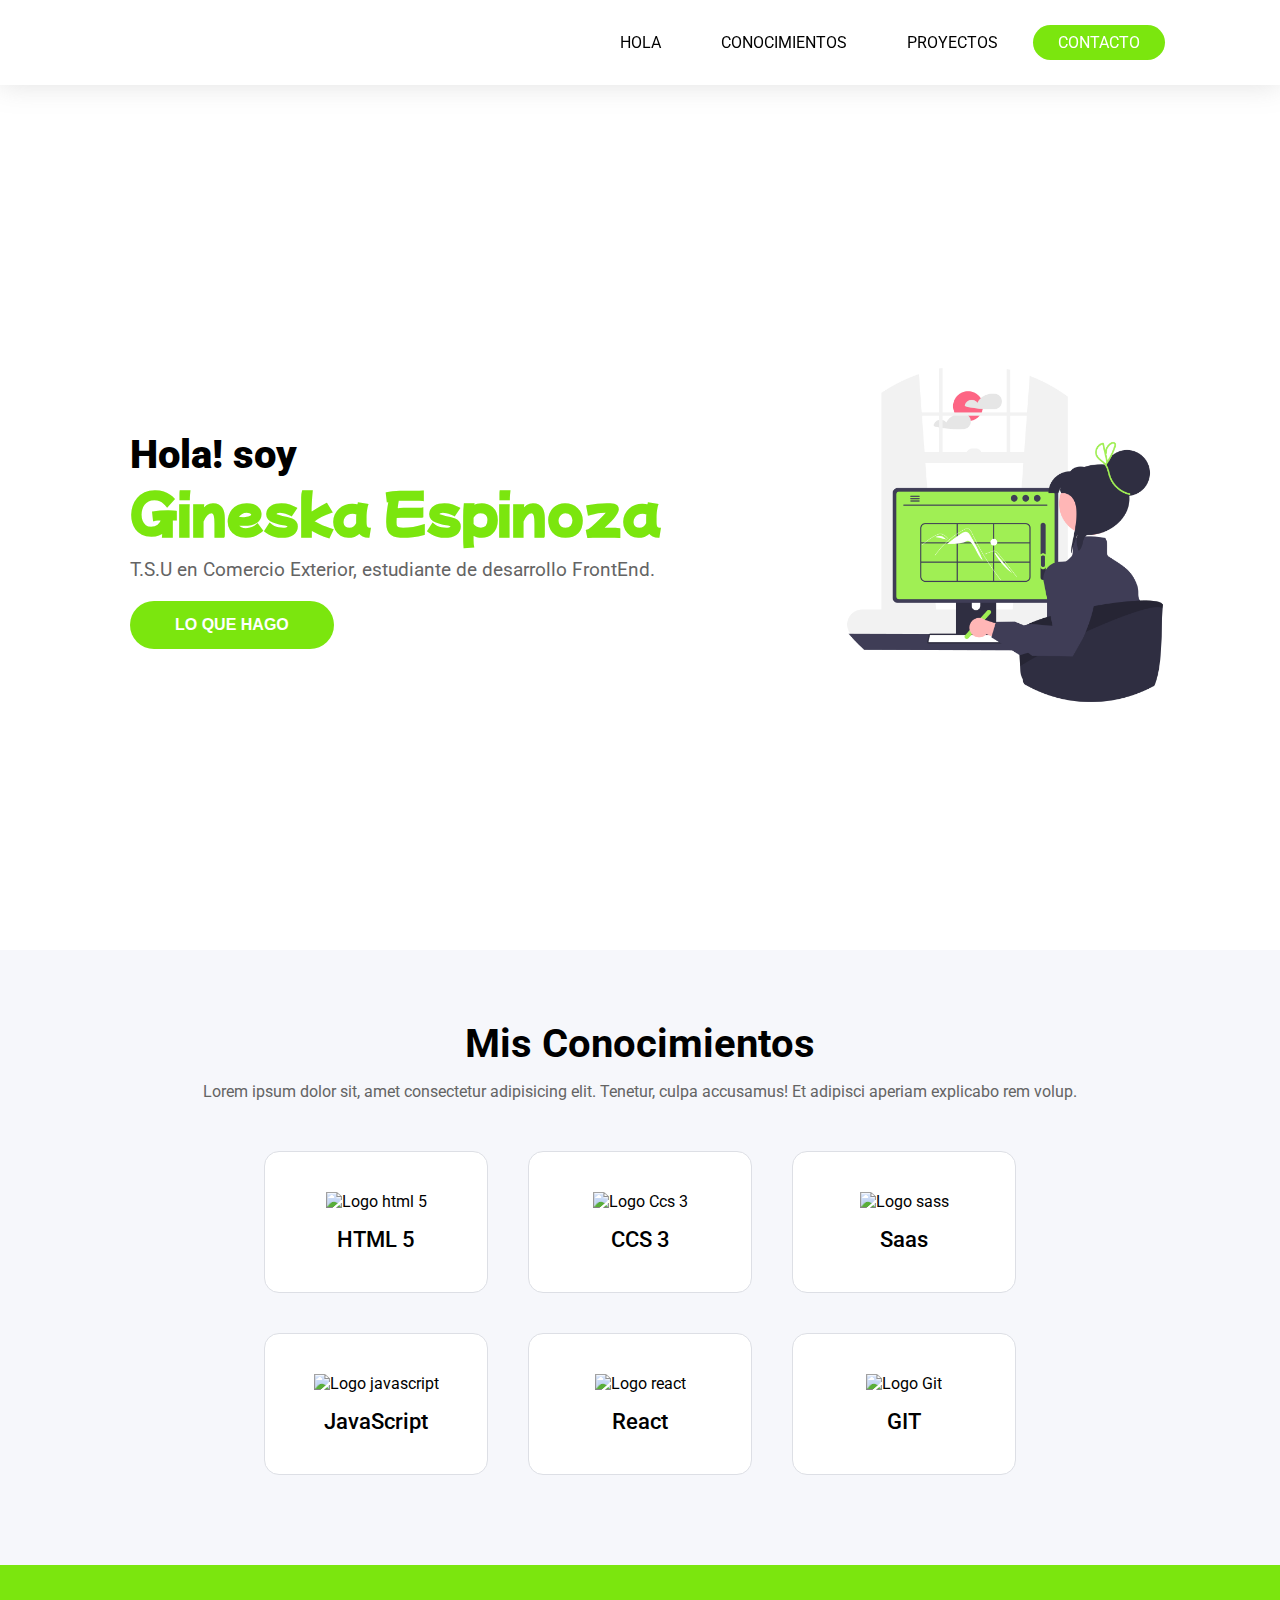
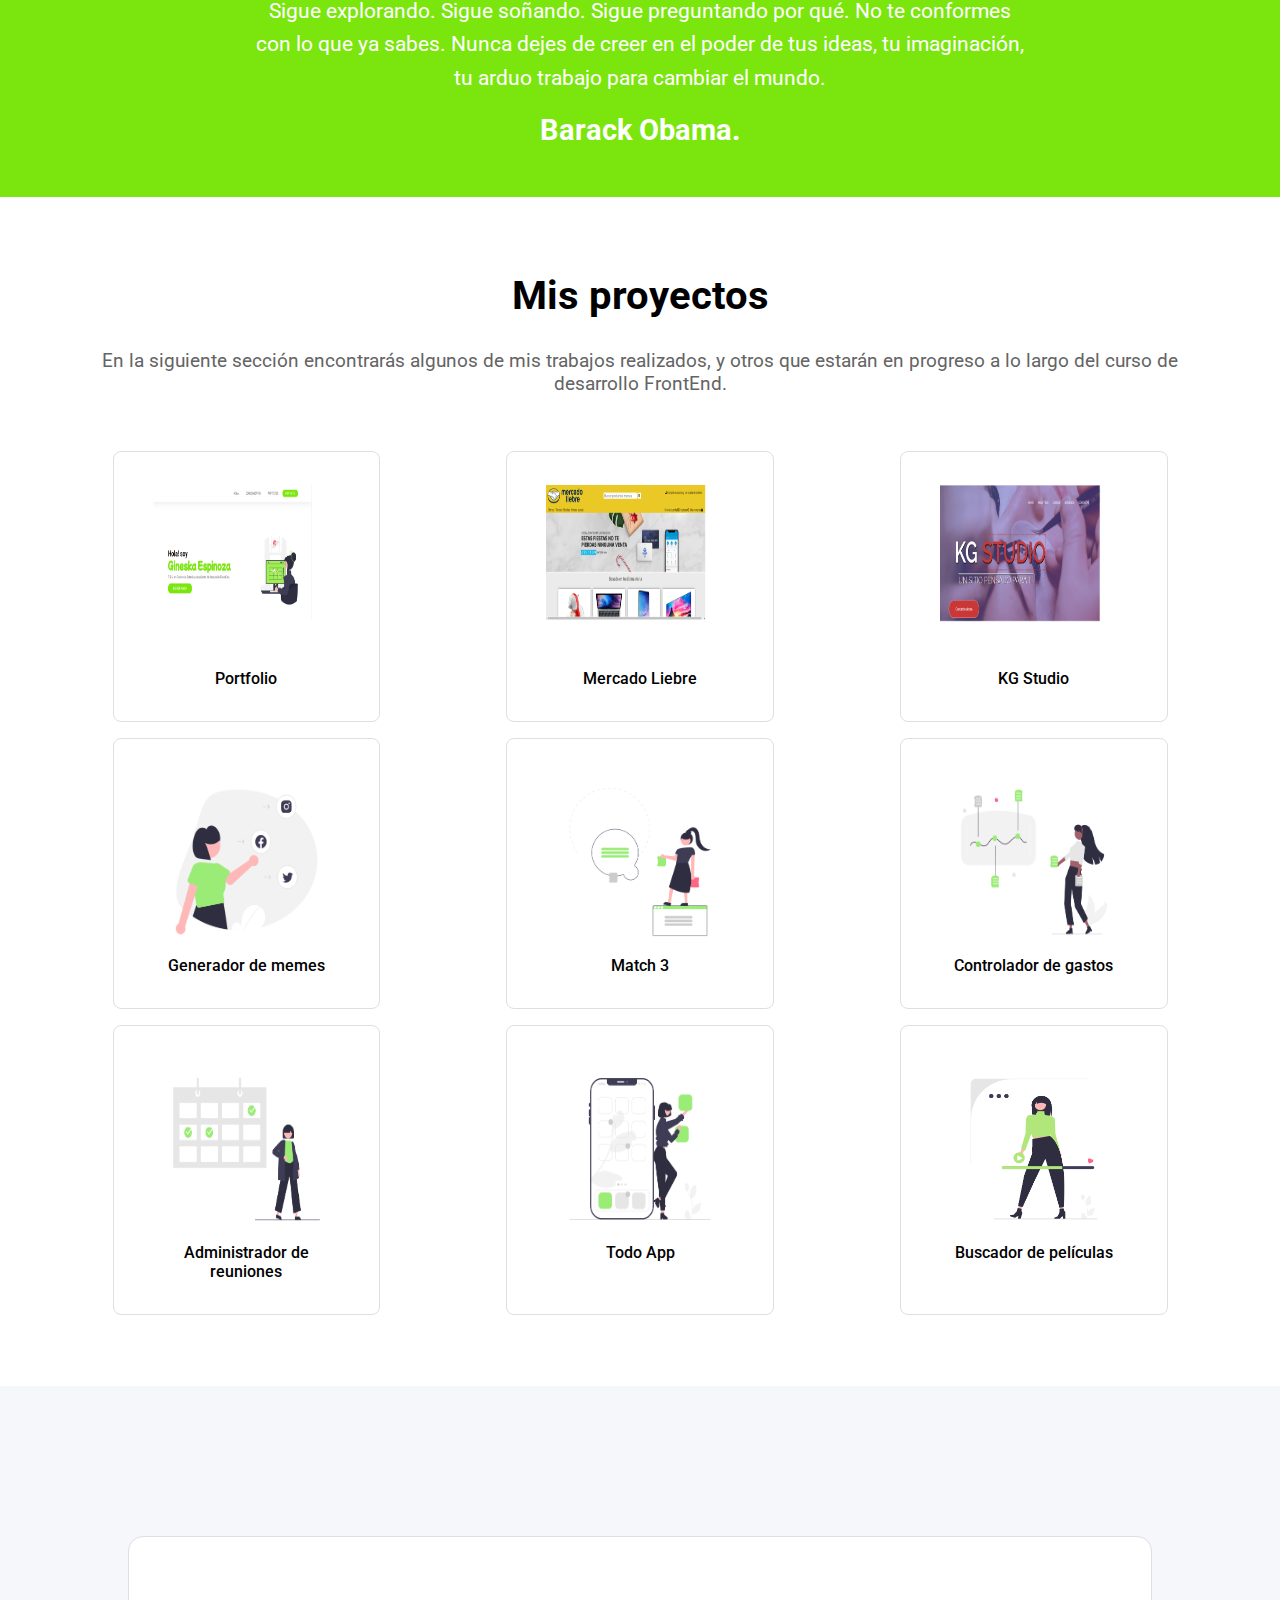
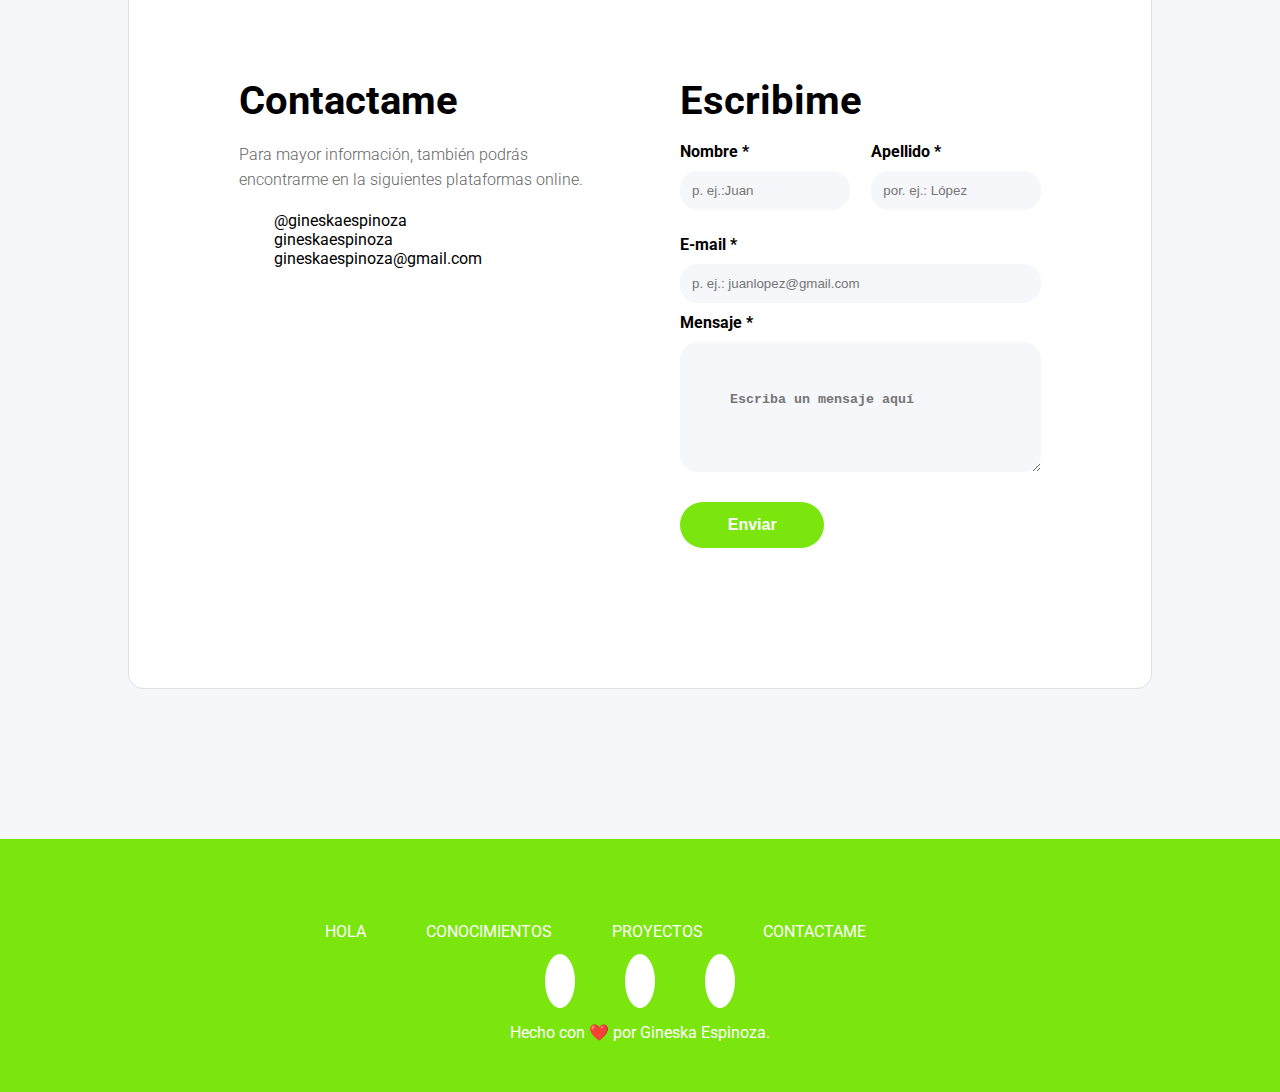
==== commit 30e25497: "se suma nuevo archivo html" ====
--- a/index.html
+++ b/index.html
@@ -30,8 +30,8 @@
         <section class="about" id="hola">
             <article class="about__hola">
                 <h2 class="about__hey">Hola! soy</h2>
-                <h1 class="about__myname">Gineska <span>Espinoza</span></h1>
-                <p>Téncico Superior Universitario en Comercio Exterior, estudiante de desarrollo FrontEnd.</p>
+                <h1 class="about__myname">Gineska Espinoza</h1>
+                <p>T.S.U en Comercio Exterior, estudiante de desarrollo FrontEnd.</p>
                 <button class="about__button"><a href="#projects">Lo que hago</a></button>
             </article>
             <figure class="about__pic">
@@ -88,14 +88,30 @@
         <section class="projects" id="projects">
             <section class="projects__description">
                 <h2 class="projects__tittle">Mis proyectos</h2>
-                <p>Los proyectos presentados a continuación los estaré desarrollando a lo largo del curso de FrontEnd.</p>
+                <p>En la siguiente sección encontrarás algunos de mis trabajos realizados, y otros que estarán en progreso a lo largo del curso de desarrollo FrontEnd.</p>
             </section>
             <section class="projects__container">
                 <article class="projects__cards">
                     <a href="https://gineskaespinoza.github.io/Project__ADA__Portfolio/" target="_blank">
                         <figure class="projects__item">
-                            <img src="assets/undraw_Working_remotely_re_6b3a.png" alt="imagen portfolio">
+                            <img src="assets/portfolio.png" alt="imagen portfolio">
                             <figcaption class="projects__note">Portfolio</figcaption>
+                        </figure>
+                    </a>
+                </article>
+                <article class="projects__cards">
+                    <a href="https://gineskaespinoza.github.io/Project__ADA__Portfolio/" target="_blank">
+                        <figure class="projects__item">
+                            <img src="assets/Project-ML.png" alt="imagen portfolio">
+                            <figcaption class="projects__note">Mercado Liebre</figcaption>
+                        </figure>
+                    </a>
+                </article>
+                <article class="projects__cards">
+                    <a href="https://gineskaespinoza.github.io/Project__ADA__Portfolio/" target="_blank">
+                        <figure class="projects__item">
+                            <img src="assets/project-kg-studio.png" alt="imagen portfolio">
+                            <figcaption class="projects__note">KG Studio</figcaption>
                         </figure>
                     </a>
                 </article>
@@ -197,7 +213,7 @@
     <footer>
         <!-- Barra Navegación footer -->
         <section class="navigation__footer">
-            <ul class="navigation__ul">
+            <ul class="footer__ul">
                 <li><a href="#about">HOLA</a></li>
                 <li><a href="#skills">CONOCIMIENTOS</a></li>
                 <li><a href="#projects">PROYECTOS</a></li>
--- a/styles.css
+++ b/styles.css
@@ -44,6 +44,10 @@
   margin: 5px 5px;
 }
 
+.navigation__ul li a:hover{
+  color: var(--color-primary);
+  }
+
 a{
   color: black;
   padding: 8px 25px;
@@ -51,18 +55,9 @@
   font-size: 200;
 }
 
-a:hover{
-  color: var(--color-primary);
-}
-
 .navigation__btn{
   color: white;
   background-color: var(--color-primary);
-}
-
-.navigation__btn:hover{
-  background-color: var(--color-hover-button);
-  color: white;
 }
 
 /* Section About */
@@ -106,7 +101,7 @@
   }
 
 .about__pic img{
-  width: 150px;
+  width: 300px;
 }
 
 .about__button{
@@ -121,10 +116,6 @@
   text-align: center;
 }
 
-.about__button:hover{
-  background-color: var(--color-hover-button);
-}
-
 .about__button a{
   color: white;
   font-weight: 700;
@@ -138,8 +129,8 @@
   justify-content: center;
   text-align: center;
   background-color: var(--color-secundary);
-  padding: 130px 0px;
-  margin-top: 50px;
+  padding: 70px 0px;
+  /* margin-top: 50px; */
 }
 
 .skills__description{
@@ -178,10 +169,6 @@
   max-width: 300px;
 }
 
-.skills__cards:hover{
-  border: solid var(--color-primary) 1px;
-}
-
 .skills__cards img{
   width: 45%;
 }
@@ -192,16 +179,11 @@
   font-weight: 500;
 }
 
-.skills__note:hover{
-  color: var(--color-primary);
-}
-
 /* Section Quote */
 
 .quote{
   display: flex;
   flex-direction: column;
-  /* justify-content: space-around; */
   align-items: center;
   background-color: var(--color-primary);
   color: white;
@@ -285,11 +267,6 @@
 
 .projects__item img{
   height: 180px;
-}
-
-.projects__cards:hover{
-  border: solid var(--color-primary) 1px;
-  text-decoration-line: underline;
 }
 
 .projects__note{
@@ -355,11 +332,6 @@
   border-radius: 50%;
 }
 
-.contact__list i:hover{
-  background-color: var(--color-primary);
-  color: white;
-  padding: 5px;
-}
 
 .form__name{
   display: flex;
@@ -418,10 +390,6 @@
   border-radius: 30px;
 }
 
-.form__button:hover{
-  background-color: var(--color-hover-button);
-}
-
 /* section footer */
 
 footer{
@@ -435,6 +403,18 @@
 
 .navigation__footer a{
   color: white;
+}
+
+.footer__ul{
+  display: flex;
+  align-items: center;
+  margin-right: 90px;
+}
+
+.footer__ul li{
+  display: flex;
+  align-items: center;
+  margin: 5px 5px;
 }
 
 .navigation__list{
@@ -452,12 +432,6 @@
   font-size: 20px;
 }
 
-.navigation__list a i:hover{
-  background-color: var(--color-primary);
-  color: white;
-  border: solid white 1px;
-}
-
 .navigation__by{
  margin-top: 30px;
  text-align: center;
@@ -465,6 +439,58 @@
  font-size: 300;
 }
 
+
+/* Página Proyectos en proceso */
+
+.page__content{
+  width: 100%;
+  display: flex;
+  flex-direction: column;
+  align-items: center;
+  margin-top: 50px;
+  padding: 70px;
+}
+
+.page__content h1{
+    font-family: 'Mochiy Pop One', sans-serif;
+    color: var(--color-primary);
+    font-size: 2rem;
+    font-weight: 800;
+
+}
+
+.page__img{
+  background-color: #7be60e;
+  
+}
+
+.page__img img{
+  width: 400px;
+  height: 400px;
+}
+
+.btn__home{
+  display: flex;
+  margin-top: 60px;
+}
+
+
+
+/* .btn__home a{
+  padding: 28px;
+  background-color: var(--color-primary);
+}
+
+.cta__home{
+  padding: 15pxpx;
+  border-radius: 10px;
+} */
+
+
+
+
+
+
 /* Media queries */
 
 @media (min-width: 1100px) {
@@ -478,6 +504,11 @@
   box-shadow: 0 0 28px 0 rgb(134 134 134 / 25%);
 }
 
+.navigation__btn:hover{
+  background-color: var(--color-hover-button);
+  color: white;
+}
+
 .about{
   flex-direction: row;
   justify-content: space-around;
@@ -492,7 +523,6 @@
 
 .about__myname{
   font-size: 3.3rem;
-
  }
 
  .about__hey{
@@ -511,17 +541,64 @@
  }
 
 .about__pic img{
-  width: 100vw;
-  max-width: 600px;
+  width: 75vw;
+  max-width: 500px;
   padding-right: 50px;
 }
+
+.about__button:hover{
+  background-color: var(--color-hover-button);
+}
+
+.skills__cards:hover{
+  border: solid var(--color-primary) 1px;
+}
+
+ .skills__note:hover{ 
+  color: var(--color-primary);
+  font-weight: 600;
+} 
 
 .quote__text{
   width: 60vw;
 }
 
-}
-
+.projects__cards:hover{
+  border: solid var(--color-primary) 1px;
+}
+
+.projects__note:hover{
+  color: var(--color-primary);
+  text-decoration-line: underline;
+}
+
+.contact:hover{
+  border: 1px solid var(--color-primary);
+  transition: all 2s;
+}
+
+.contact__list i:hover{
+  background-color: var(--color-primary);
+  color: white;
+  padding: 5px;
+}
+
+.form__button:hover{
+  background-color: var(--color-hover-button);
+}
+
+.footer__ul li a:hover{
+  color: var(--color-text);
+  font-weight: 400;
+  }
+
+.navigation__list a i:hover{
+  background-color: var(--color-primary);
+  color: white;
+  border: solid white 1px;
+}
+
+}
 @media (min-width:320px) and (max-width: 768px){
 
   .about__hola{
@@ -546,7 +623,6 @@
 .quote{
     padding: 80px 20px;
   }
-
 }
 
 @media (min-width: 769px) and (max-width:1099px){
@@ -598,10 +674,10 @@
 
   }
 
-
   @media (max-width:550px){
   .projects__cards{
-    width: 70%;
+    width: 100%;
+    max-width: 300px;
   }
 
   .projects__item{
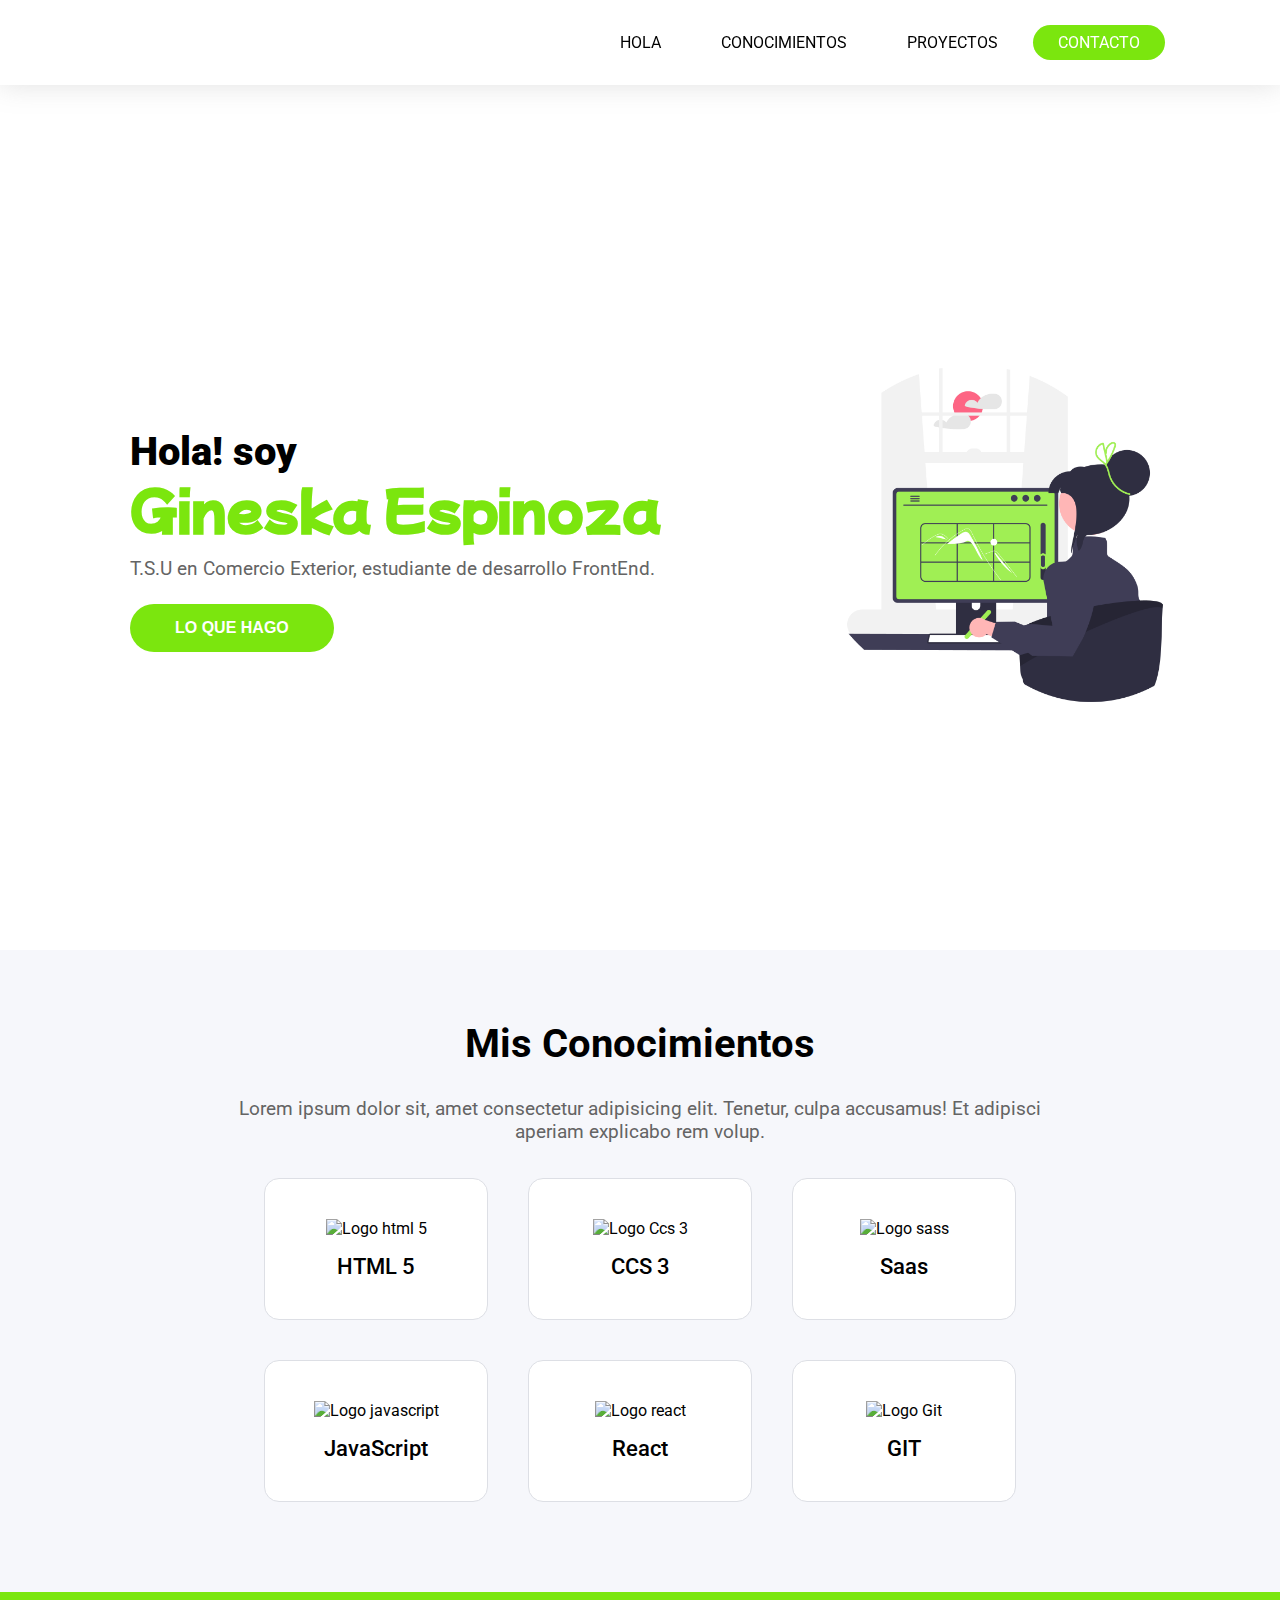
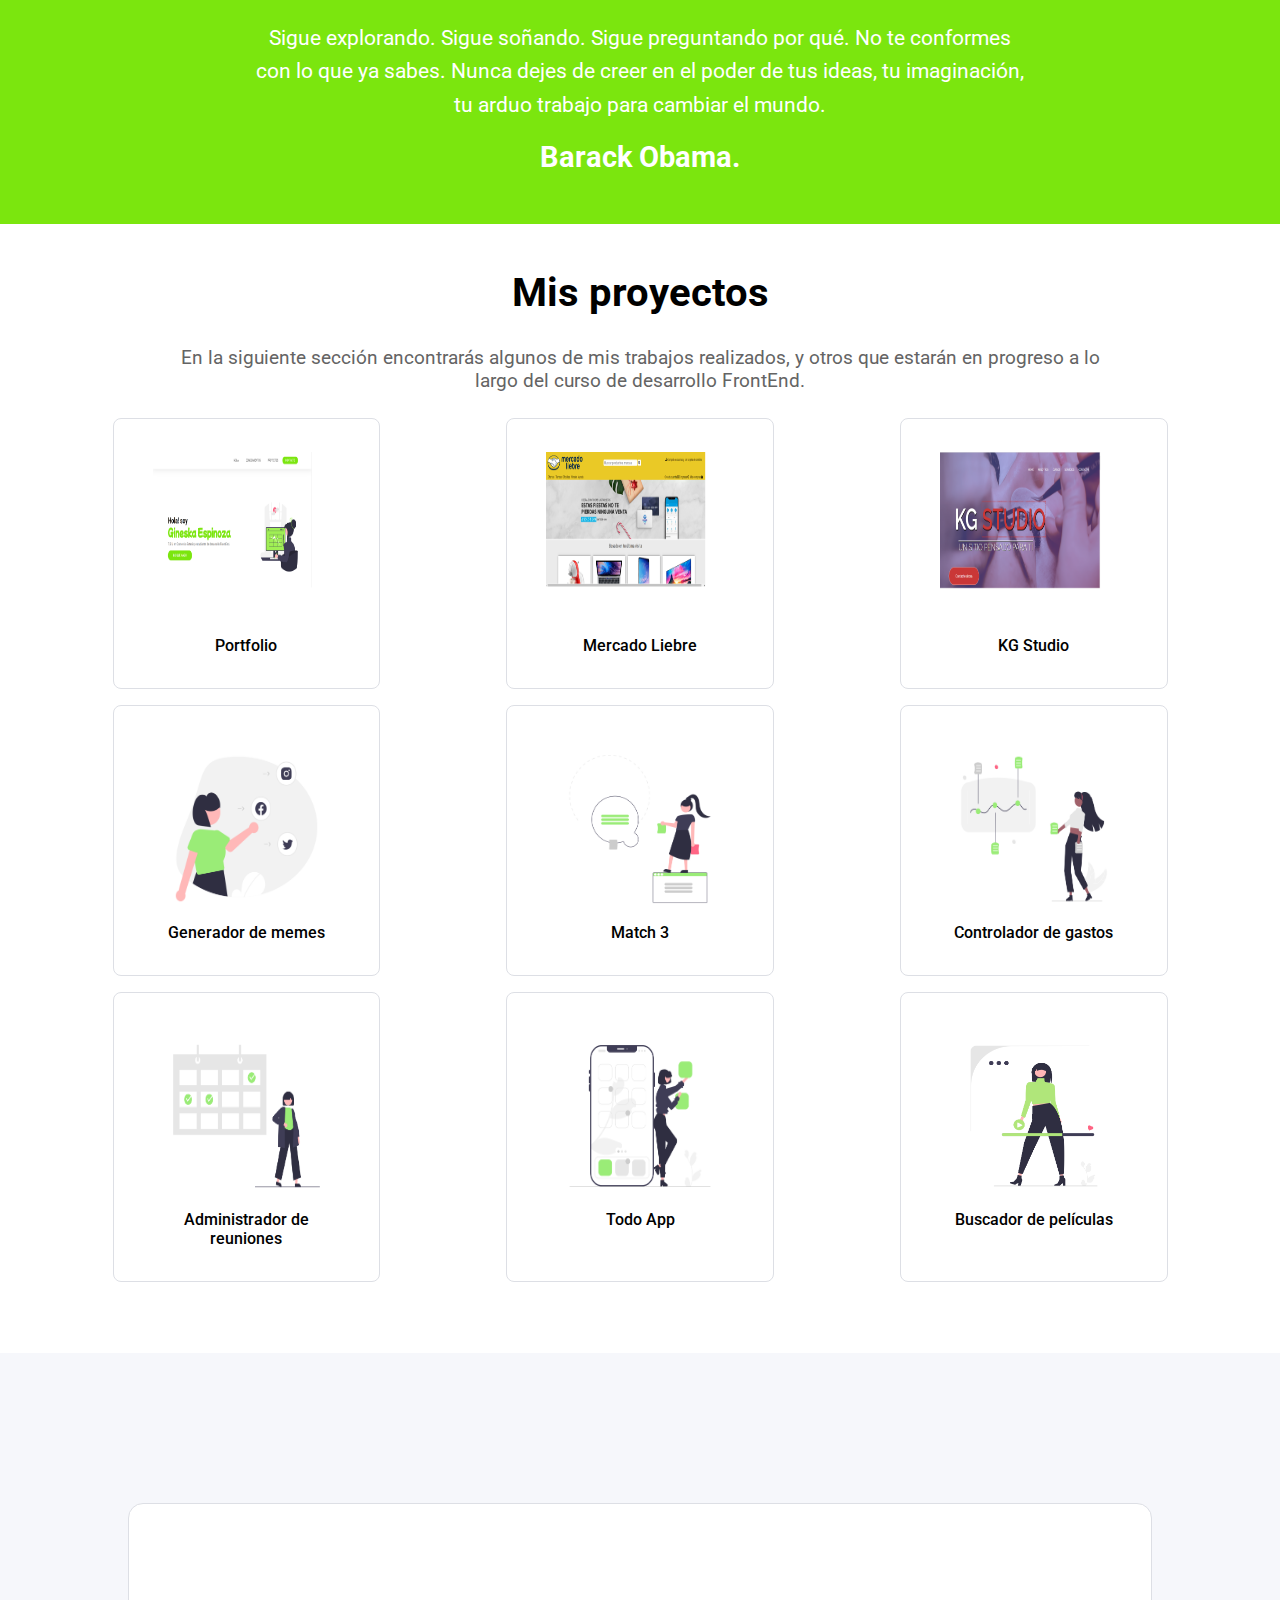
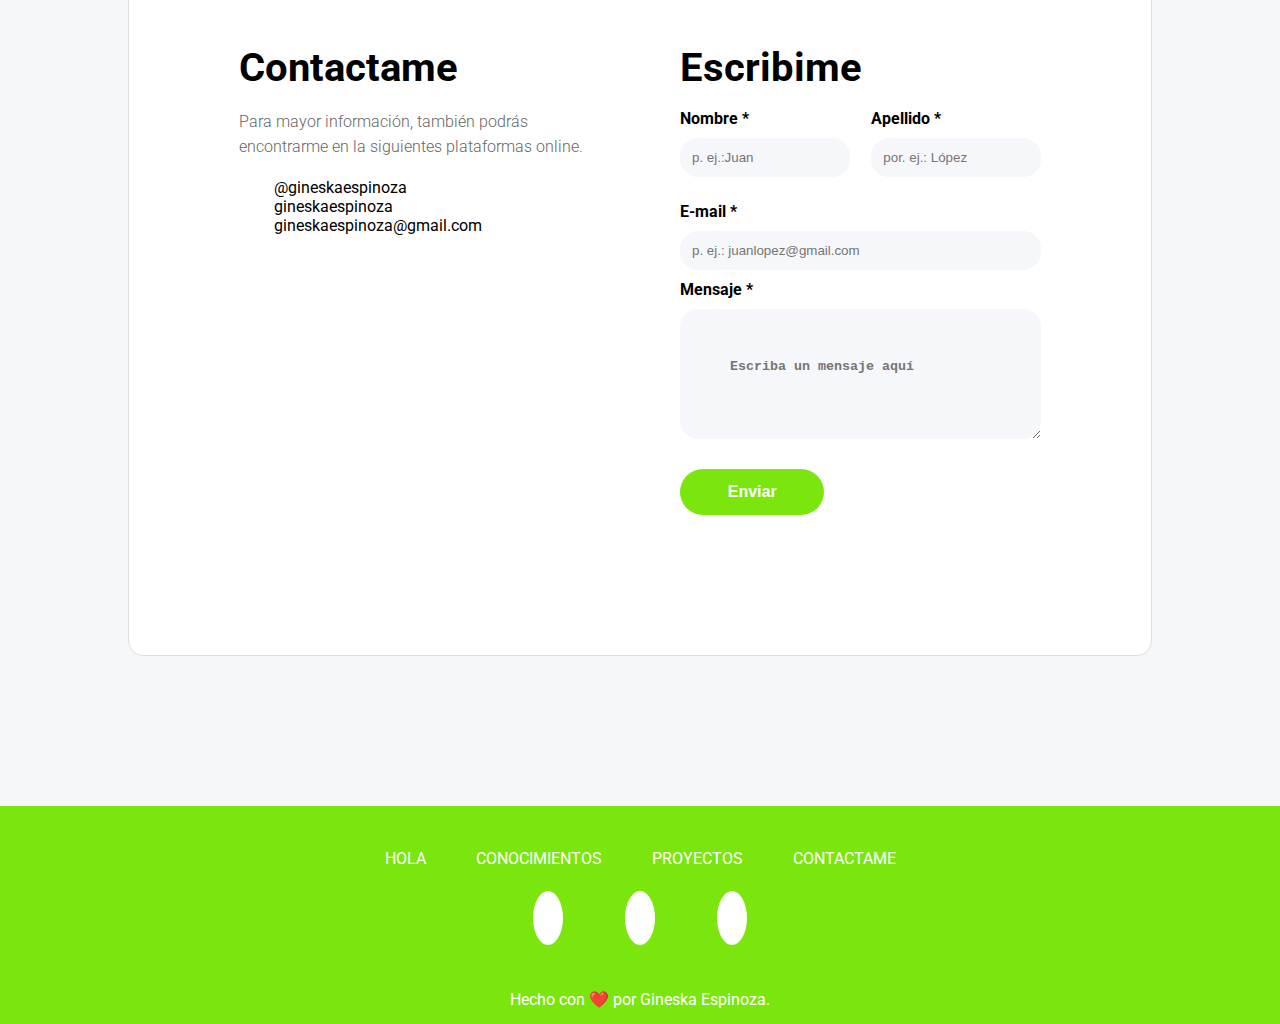
==== commit 0e0f731e: "agregando diseño footer" ====
--- a/index.html
+++ b/index.html
@@ -18,7 +18,7 @@
     <header>   <!-- Barra de navegación -->
         <nav class="navigation__header">
             <ul class="navigation__ul">
-                <li><a href="#about">HOLA</a></li>
+                <li><a href="#hola">HOLA</a></li>
                 <li><a href="#skills">CONOCIMIENTOS</a></li>
                 <li><a href="#projects">PROYECTOS</a></li>
                 <li ><a class="navigation__btn" href="#contact">CONTACTO</a></li>
@@ -100,7 +100,7 @@
                     </a>
                 </article>
                 <article class="projects__cards">
-                    <a href="https://gineskaespinoza.github.io/Project__ADA__Portfolio/" target="_blank">
+                    <a href="https://gineskaespinoza.github.io/Mercado__Liebre/" target="_blank">
                         <figure class="projects__item">
                             <img src="assets/Project-ML.png" alt="imagen portfolio">
                             <figcaption class="projects__note">Mercado Liebre</figcaption>
@@ -108,7 +108,7 @@
                     </a>
                 </article>
                 <article class="projects__cards">
-                    <a href="https://gineskaespinoza.github.io/Project__ADA__Portfolio/" target="_blank">
+                    <a href="https://Gineskaespinoza.github.io/KG-STUDIO-ADA/" target="_blank">
                         <figure class="projects__item">
                             <img src="assets/project-kg-studio.png" alt="imagen portfolio">
                             <figcaption class="projects__note">KG Studio</figcaption>
@@ -116,7 +116,7 @@
                     </a>
                 </article>
                 <article class="projects__cards">
-                    <a href="#" target="_blank">
+                    <a href="coming.html" target="_blank">
                     <figure class="projects__item">
                         <img src="assets/undraw_Social_ideas_re_j5v4.png" alt="imagen generador de memes">
                         <figcaption class="projects__note">Generador de memes</figcaption>
@@ -124,7 +124,7 @@
                 </a>
                 </article>
                 <article class="projects__cards">
-                    <a href="#" target="_blank">
+                    <a href="coming.html" target="_blank">
                         <figure class="projects__item">
                             <img src="assets/undraw_Creative_process_re_4ylm.png" alt="imagen match 3">
                             <figcaption class="projects__note">Match 3</figcaption>
@@ -132,7 +132,7 @@
                     </a>
                 </article>
                 <article class="projects__cards">
-                    <a href="#" target="_blank">
+                    <a href="coming.html" target="_blank">
                         <figure class="projects__item">
                             <img src="assets/undraw_Detailed_examination_re_ieui.png" alt="imagen controlador de gastos">
                             <figcaption class="projects__note">Controlador de gastos</figcaption>
@@ -140,7 +140,7 @@
                     </a>
                 </article>
                 <article class="projects__cards">
-                    <a href="#" target="_blank">
+                    <a href="coming.html" target="_blank">
                         <figure class="projects__item">
                             <img src="assets/undraw_Online_calendar_re_wk3t.png" alt="imagen administrador de reuniones">
                             <figcaption class="projects__note">Administrador de reuniones</figcaption>
@@ -148,7 +148,7 @@
                     </a>
                 </article>
                 <article class="projects__cards">
-                    <a href="#" target="_blank">
+                    <a href="coming.html" target="_blank">
                         <figure class="projects__item">
                             <img src="assets/undraw_Home_screen_re_640d.png" alt="imagen todo App">
                             <figcaption class="projects__note">Todo App</figcaption>
@@ -156,7 +156,7 @@
                     </a>
                 </article>
                 <article class="projects__cards">
-                    <a href="#" target="_blank">
+                    <a href="coming.html" target="_blank">
                         <figure class="projects__item">
                             <img src="assets/undraw_Video_influencer_re_ili7.png" alt="imagen buscador de películas">
                             <figcaption class="projects__note">Buscador de películas</figcaption>
@@ -175,9 +175,9 @@
                     </article>
                     <article class="contact__list">
                         <ul>
-                            <li><a href=""><i class="fa-brands fa-github"></i>@gineskaespinoza</a></li>
-                            <li><a href=""><i class="fa-brands fa-linkedin-in"></i>gineskaespinoza</a></li>
-                            <li><a href=""><i class="fa-solid fa-envelope"></i>gineskaespinoza@gmail.com</a></li>
+                            <li><a href="https://github.com/Gineskaespinoza"><i class="fa-brands fa-github"></i>@gineskaespinoza</a></li>
+                            <li><a href="https://www.linkedin.com/in/gineska-del-valle-espinoza-torres-a15814236/"><i class="fa-brands fa-linkedin-in"></i>gineskaespinoza</a></li>
+                            <li><a href="mailto:gineskaespinoza@gmail.com"><i class="fa-solid fa-envelope"></i>gineskaespinoza@gmail.com</a></li>
                         </ul>
                     </article>
                 </section>
@@ -214,7 +214,7 @@
         <!-- Barra Navegación footer -->
         <section class="navigation__footer">
             <ul class="footer__ul">
-                <li><a href="#about">HOLA</a></li>
+                <li><a href="#hola">HOLA</a></li>
                 <li><a href="#skills">CONOCIMIENTOS</a></li>
                 <li><a href="#projects">PROYECTOS</a></li>
                 <li><a href="#contact">CONTACTAME</a></li>
@@ -226,7 +226,9 @@
                 <li><a href="mailto:gineskaespinoza@gmail.com"><i class="fa-solid fa-envelope"></i></a></li>
             </ul>
             <!-- copyright -->
-            <p class="navigation__by">Hecho con ❤️ por Gineska Espinoza.</p>
+            <article class="navigation__by">
+                <p>Hecho con ❤️ por Gineska Espinoza.</p>
+            </article>
         </section>
     </footer>
     <!-- Fin del contenido -->
--- a/styles.css
+++ b/styles.css
@@ -90,7 +90,10 @@
 }
 
 .about__hola p{
+  padding-top: 12px;
+  line-height: 1.5;
   color: var(--color-text);
+  font-size: 1.2rem;
 }
 
 .about__pic{
@@ -137,17 +140,21 @@
   display: flex;
   flex-direction: column;
   align-self: center;
+  align-items: center;
 }
 
 .skills__tittle{
+  width: 90%;
   font-size: var(--font-size-tittle);
   font-weight: var(--Font-weight-subtittle);
   text-align: center;
 }
 
 .skills__description p{
+  width: 80%;
   color: var(--color-text);
-  margin: 15px 0;
+  padding-top: 30px;
+  font-size: 1.2rem;
 }
 
 .skills__figure{
@@ -216,8 +223,11 @@
 }
 
 .projects__description{
-  text-align: center;
-  padding: 30px;
+  display: flex;
+  flex-direction: column;
+  align-items: center;
+  justify-content: center;
+
 }
 
 .projects__tittle{
@@ -227,9 +237,11 @@
 }
 
 .projects__description p{
+  width: 80%;
   color: var(--color-text);
+  padding-top: 30px;
+  text-align: center;
   font-size: 1.2rem;
-  padding-top: 30px;
 }
 
 .projects__container{
@@ -393,11 +405,11 @@
 /* section footer */
 
 footer{
-  display: flex;
-  flex-direction: column;
-  justify-content: center;
-  align-items: center;
-  padding: 70px 20px 50px;
+  width: 100%;
+  display: flex;
+  flex-direction: column;
+  justify-content: center;
+  align-items: center;
   background-color: var(--color-primary);
 }
 
@@ -406,22 +418,27 @@
 }
 
 .footer__ul{
-  display: flex;
-  align-items: center;
-  margin-right: 90px;
-}
-
-.footer__ul li{
-  display: flex;
-  align-items: center;
-  margin: 5px 5px;
+  width: 80%;
+  height: 40px;
+  display: flex;
+  justify-content: center;
+  /* margin: 15px 0; */
+  margin: 0 auto;
+}
+
+.footer__ul li a{
+  display: flex;
+  justify-content: center;
+  align-items: center;
+  margin-top: 35px;
 }
 
 .navigation__list{
   display: flex;
   justify-content: center;
-  margin-top: 15px;
+  margin: 60px 0;
   font-weight: 900;
+  align-self: center;
 }
 
 .navigation__list a i{
@@ -430,15 +447,18 @@
   border-radius: 50%;
   padding: 15px;
   font-size: 20px;
+  margin: 0 6px;
 }
 
 .navigation__by{
- margin-top: 30px;
- text-align: center;
- color: white;
- font-size: 300;
-}
-
+  display: flex;
+  align-self: center;
+  justify-content: center;
+  color: white;
+  font-size: 300;
+  margin: 15px 0 ;
+  
+}
 
 /* Página Proyectos en proceso */
 
@@ -451,17 +471,8 @@
   padding: 70px;
 }
 
-.page__content h1{
-    font-family: 'Mochiy Pop One', sans-serif;
-    color: var(--color-primary);
-    font-size: 2rem;
-    font-weight: 800;
-
-}
-
 .page__img{
   background-color: #7be60e;
-  
 }
 
 .page__img img{
@@ -473,23 +484,6 @@
   display: flex;
   margin-top: 60px;
 }
-
-
-
-/* .btn__home a{
-  padding: 28px;
-  background-color: var(--color-primary);
-}
-
-.cta__home{
-  padding: 15pxpx;
-  border-radius: 10px;
-} */
-
-
-
-
-
 
 /* Media queries */
 
@@ -663,15 +657,21 @@
       display: none;
     }
 
-    .navigation__list{
-      margin: 0 50px;
-
-    }
-
     .projects__cards{
       width: 40%;
     }
 
+    /* .footer__ul{
+      width: 90%;
+      
+    }
+
+    .footer__ul li a{
+      padding: 0 10px;
+    
+    } */
+
+    
   }
 
   @media (max-width:550px){
@@ -683,6 +683,28 @@
   .projects__item{
     width: 50%;
   }
+
+  .footer__ul{
+    width: 90%;
+  }
+
+   .footer__ul li a{
+    padding: 0 7px;
+    font-size: 0.7rem;
+    font-weight: 500;
+  }
+
+  .navigation__list li a{ 
+    padding: 0 8px;
+  }
+
+  .navigation__by{
+    font-size: 0.8rem;
+  }
+
+
+
+
 } 
 
 
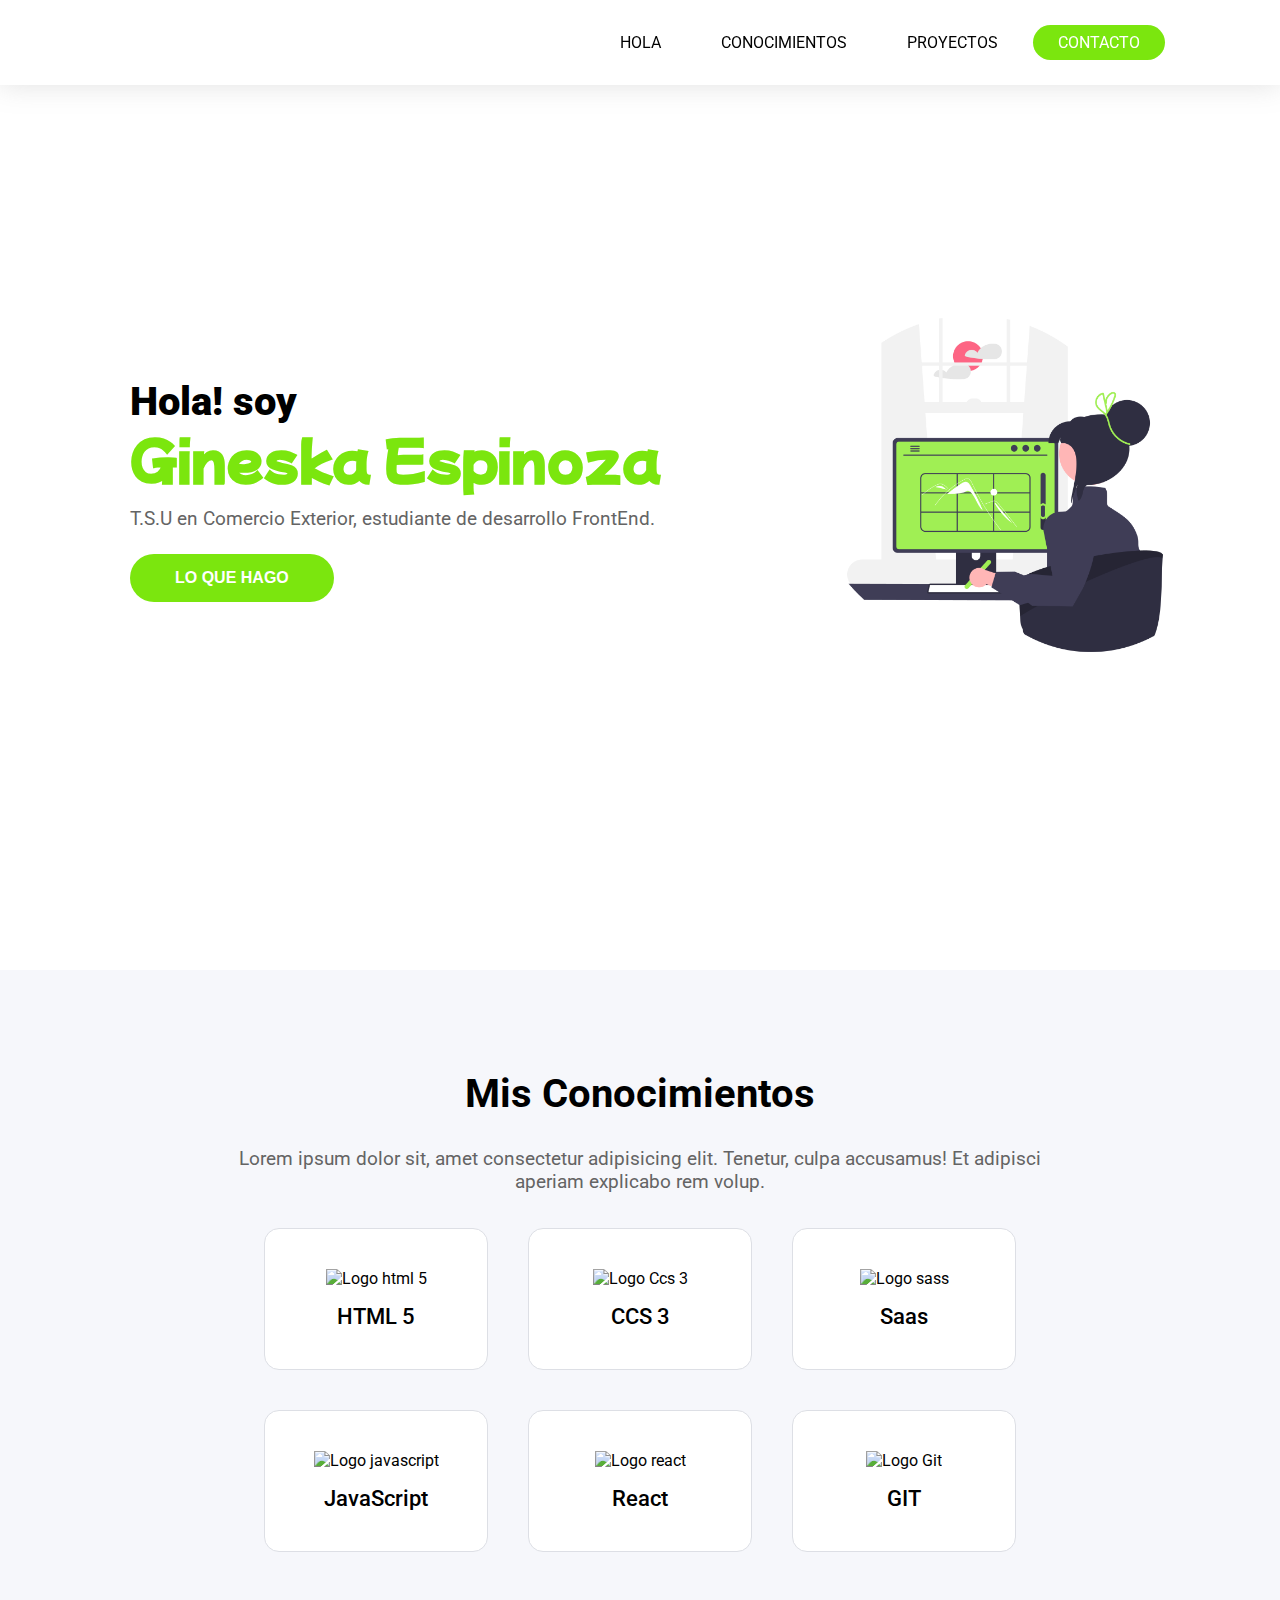
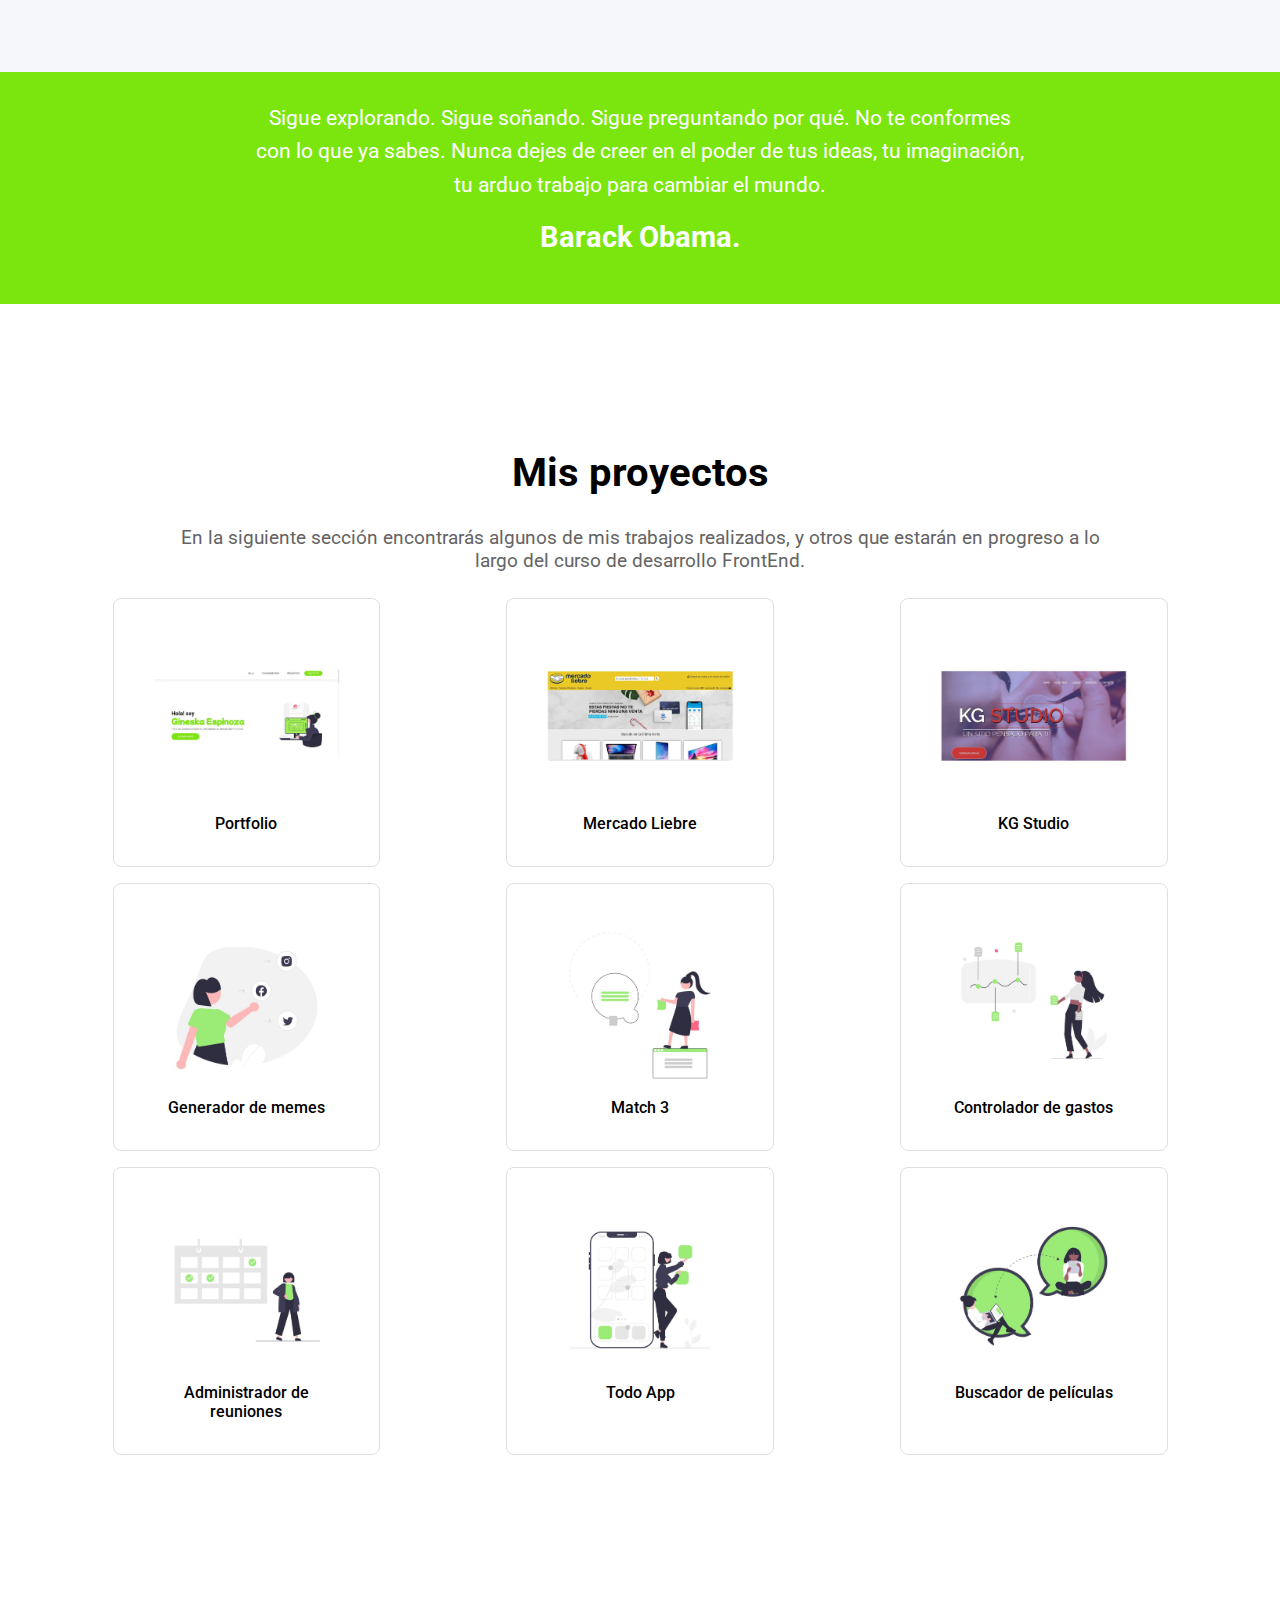
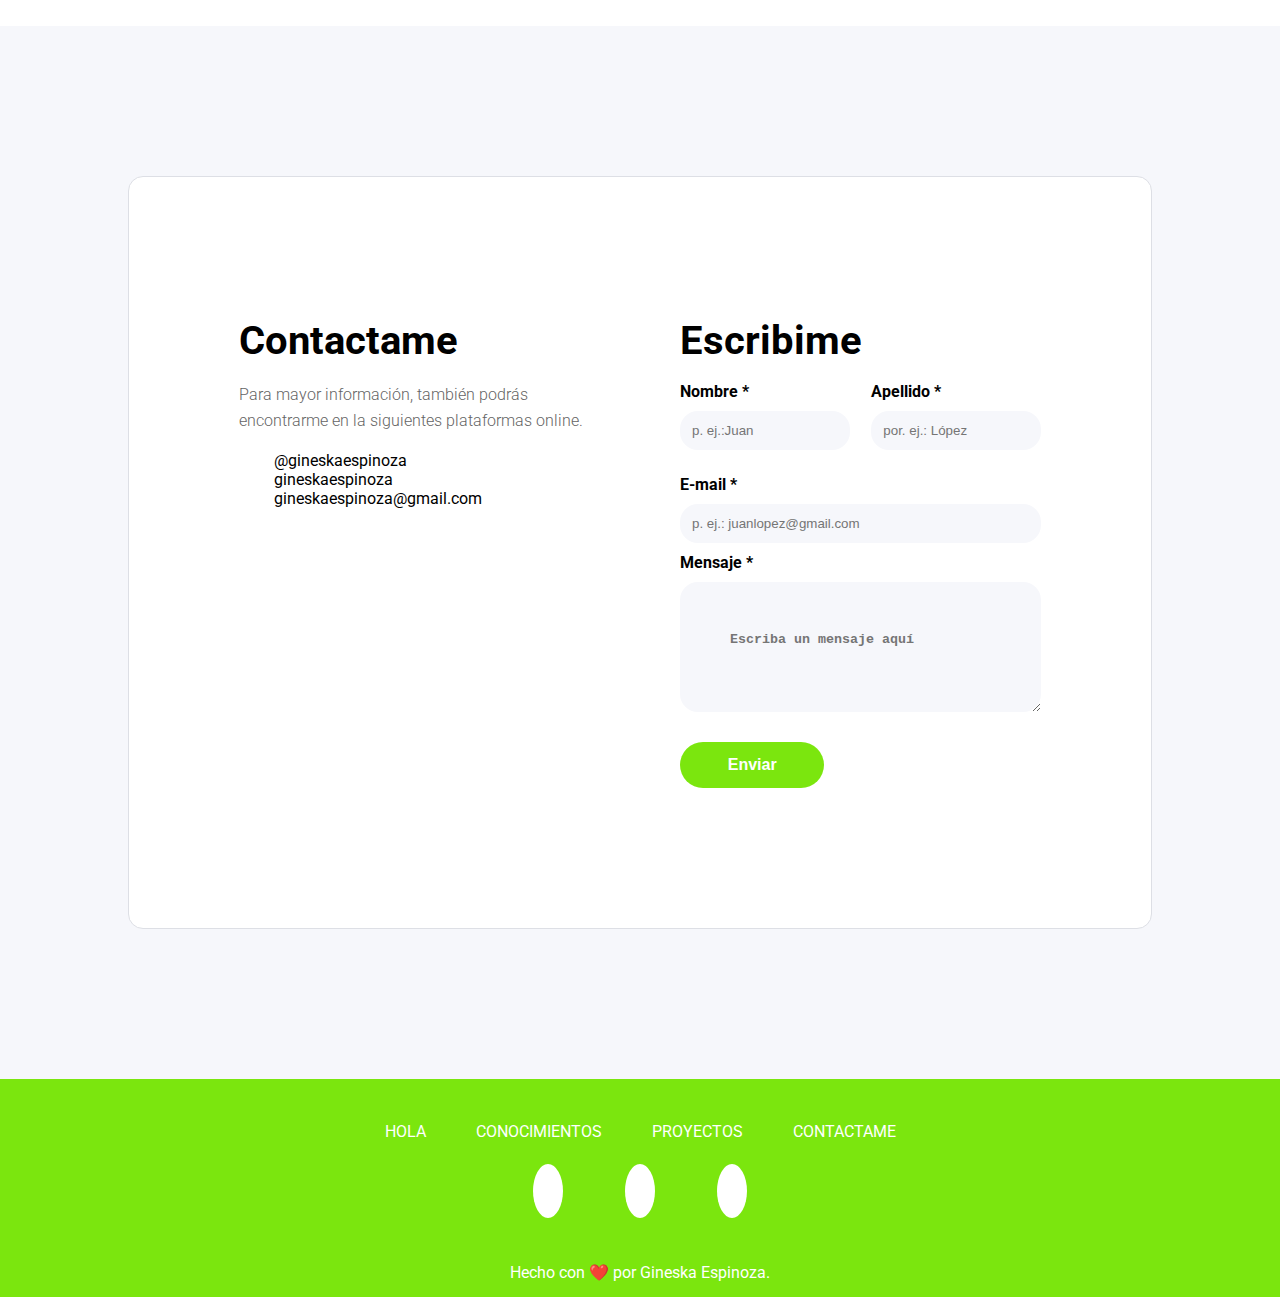
==== commit d7c6b8a4: "se optimizan las img de sección projects" ====
--- a/index.html
+++ b/index.html
@@ -94,7 +94,7 @@
                 <article class="projects__cards">
                     <a href="https://gineskaespinoza.github.io/Project__ADA__Portfolio/" target="_blank">
                         <figure class="projects__item">
-                            <img src="assets/portfolio.png" alt="imagen portfolio">
+                            <img src="assets/projects-porfolio.jpg" alt="imagen portfolio">
                             <figcaption class="projects__note">Portfolio</figcaption>
                         </figure>
                     </a>
@@ -102,7 +102,7 @@
                 <article class="projects__cards">
                     <a href="https://gineskaespinoza.github.io/Mercado__Liebre/" target="_blank">
                         <figure class="projects__item">
-                            <img src="assets/Project-ML.png" alt="imagen portfolio">
+                            <img src="assets/projects-mercado-liebre.jpg" alt="imagen portfolio">
                             <figcaption class="projects__note">Mercado Liebre</figcaption>
                         </figure>
                     </a>
@@ -110,7 +110,7 @@
                 <article class="projects__cards">
                     <a href="https://Gineskaespinoza.github.io/KG-STUDIO-ADA/" target="_blank">
                         <figure class="projects__item">
-                            <img src="assets/project-kg-studio.png" alt="imagen portfolio">
+                            <img src="assets/projects-kg-studio.jpg" alt="imagen portfolio">
                             <figcaption class="projects__note">KG Studio</figcaption>
                         </figure>
                     </a>
@@ -118,7 +118,7 @@
                 <article class="projects__cards">
                     <a href="coming.html" target="_blank">
                     <figure class="projects__item">
-                        <img src="assets/undraw_Social_ideas_re_j5v4.png" alt="imagen generador de memes">
+                        <img src="assets/undraw_Social_ideas_re_j5v4.jpg" alt="imagen generador de memes">
                         <figcaption class="projects__note">Generador de memes</figcaption>
                     </figure>
                 </a>
@@ -126,7 +126,7 @@
                 <article class="projects__cards">
                     <a href="coming.html" target="_blank">
                         <figure class="projects__item">
-                            <img src="assets/undraw_Creative_process_re_4ylm.png" alt="imagen match 3">
+                            <img src="assets/undraw_Creative_process_re_4ylm.jpg" alt="imagen match 3">
                             <figcaption class="projects__note">Match 3</figcaption>
                         </figure>
                     </a>
@@ -134,7 +134,7 @@
                 <article class="projects__cards">
                     <a href="coming.html" target="_blank">
                         <figure class="projects__item">
-                            <img src="assets/undraw_Detailed_examination_re_ieui.png" alt="imagen controlador de gastos">
+                            <img src="assets/undraw_Detailed_examination_re_ieui.jpg" alt="imagen controlador de gastos">
                             <figcaption class="projects__note">Controlador de gastos</figcaption>
                         </figure>
                     </a>
@@ -142,7 +142,7 @@
                 <article class="projects__cards">
                     <a href="coming.html" target="_blank">
                         <figure class="projects__item">
-                            <img src="assets/undraw_Online_calendar_re_wk3t.png" alt="imagen administrador de reuniones">
+                            <img src="assets/undraw_Online_calendar_re_wk3t.jpg" alt="imagen administrador de reuniones">
                             <figcaption class="projects__note">Administrador de reuniones</figcaption>
                         </figure>
                     </a>
@@ -150,7 +150,7 @@
                 <article class="projects__cards">
                     <a href="coming.html" target="_blank">
                         <figure class="projects__item">
-                            <img src="assets/undraw_Home_screen_re_640d.png" alt="imagen todo App">
+                            <img src="assets/undraw_Home_screen_re_640d.jpg" alt="imagen todo App">
                             <figcaption class="projects__note">Todo App</figcaption>
                         </figure>
                     </a>
@@ -158,7 +158,7 @@
                 <article class="projects__cards">
                     <a href="coming.html" target="_blank">
                         <figure class="projects__item">
-                            <img src="assets/undraw_Video_influencer_re_ili7.png" alt="imagen buscador de películas">
+                            <img src="assets/undraw_video_influencer.jpg" alt="imagen buscador de películas">
                             <figcaption class="projects__note">Buscador de películas</figcaption>
                         </figure>
                     </a>
--- a/styles.css
+++ b/styles.css
@@ -18,7 +18,6 @@
 
 body{
   font-family: 'Roboto', sans-serif;
-  padding-top: 50px;
 }
 
 /* Navigation bar */
@@ -132,8 +131,8 @@
   justify-content: center;
   text-align: center;
   background-color: var(--color-secundary);
-  padding: 70px 0px;
-  /* margin-top: 50px; */
+  padding: 100px 0px;
+  margin-top: 70px;
 }
 
 .skills__description{
@@ -220,6 +219,7 @@
   flex-direction: column;
   align-items: center;
   margin: 45px;
+  padding: 100px 0px;
 }
 
 .projects__description{
@@ -277,9 +277,8 @@
   width: 100%;
 }
 
-.projects__item img{
-  height: 180px;
-}
+/* .projects__item img{
+} */
 
 .projects__note{
   font-size: 1rem;
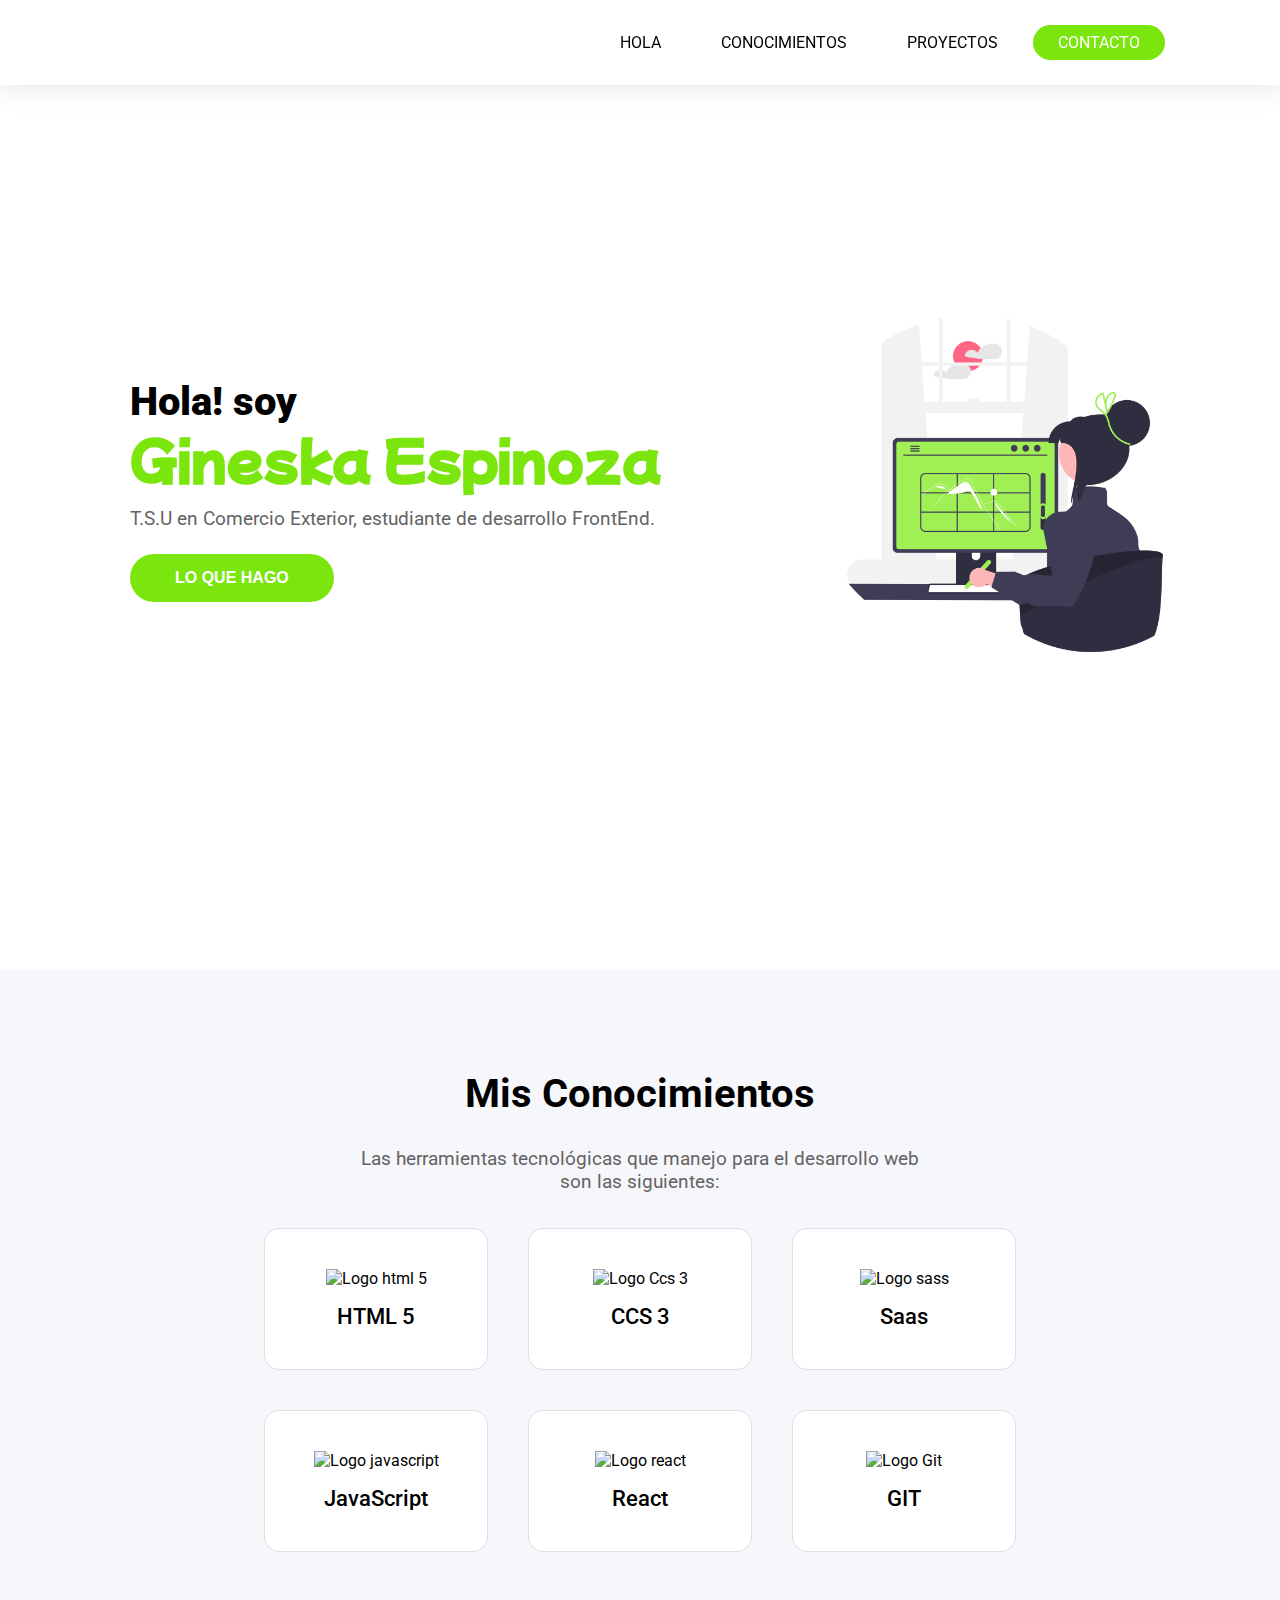
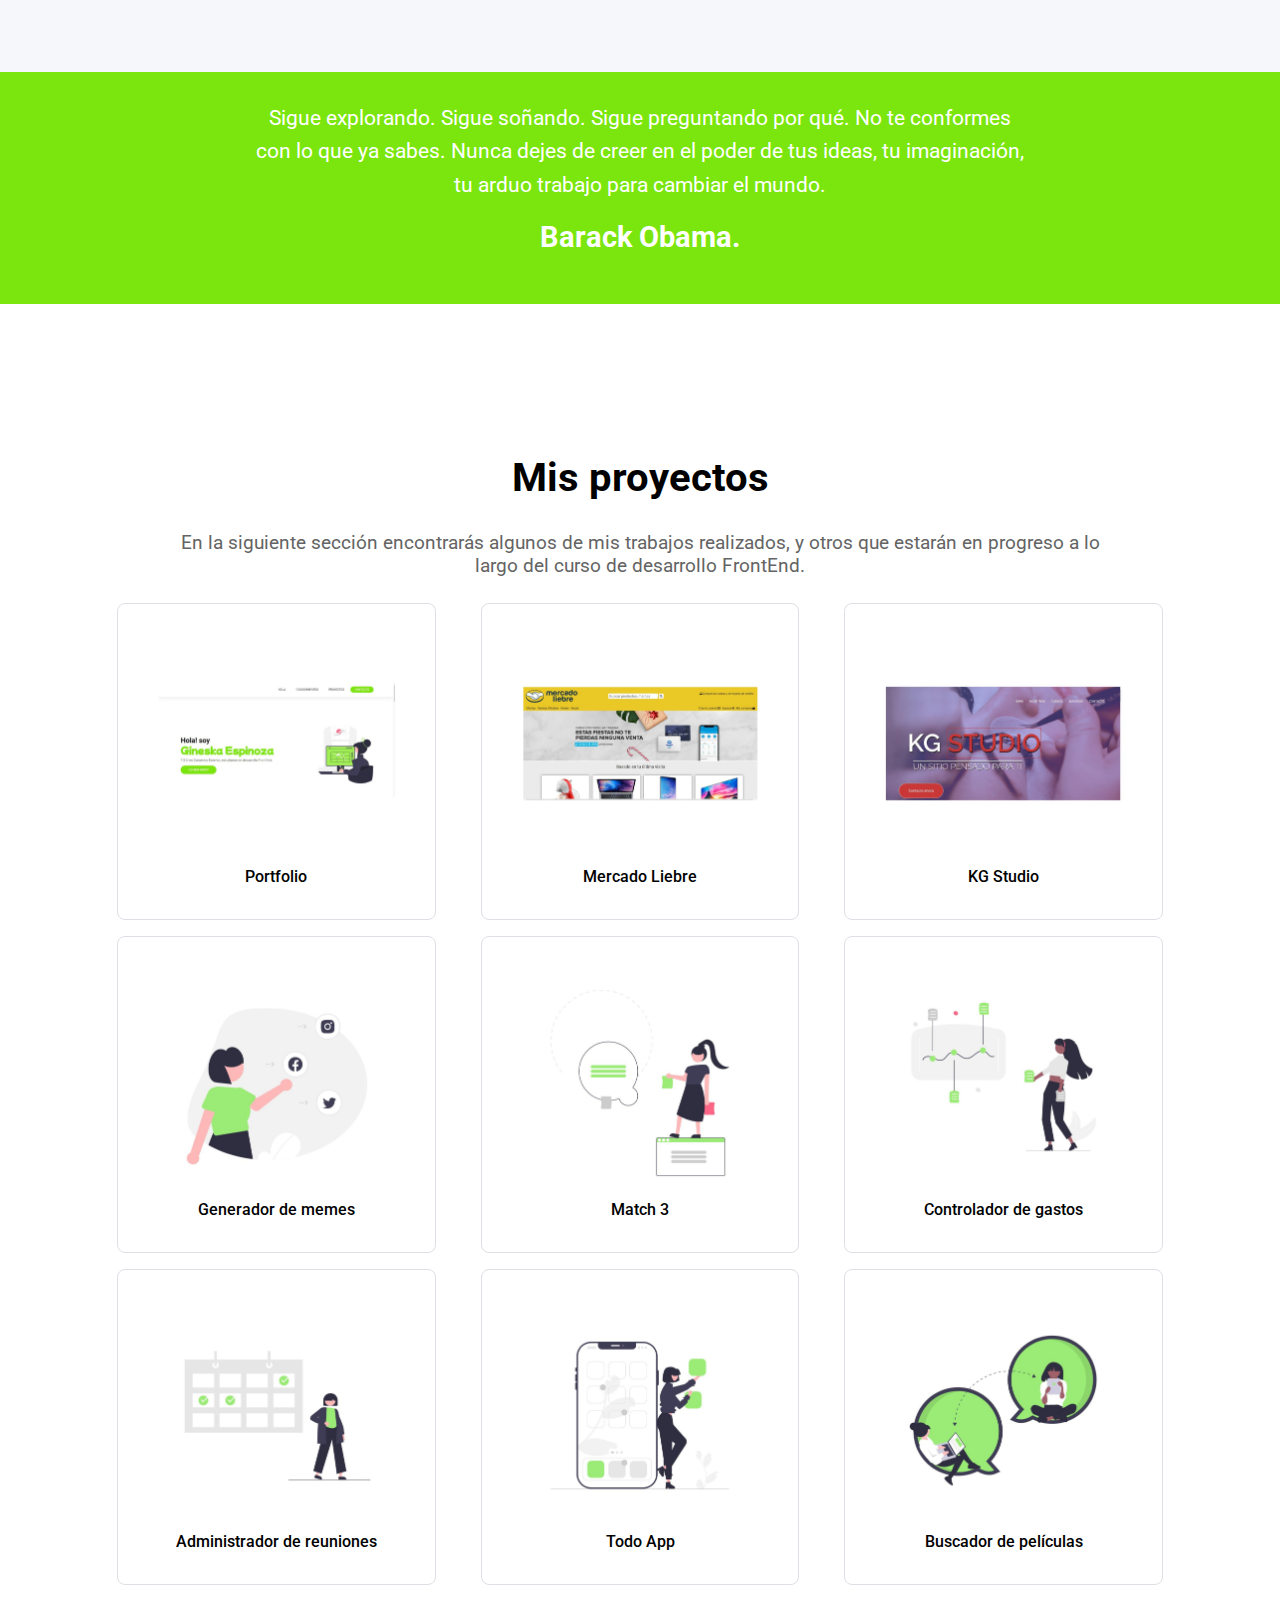
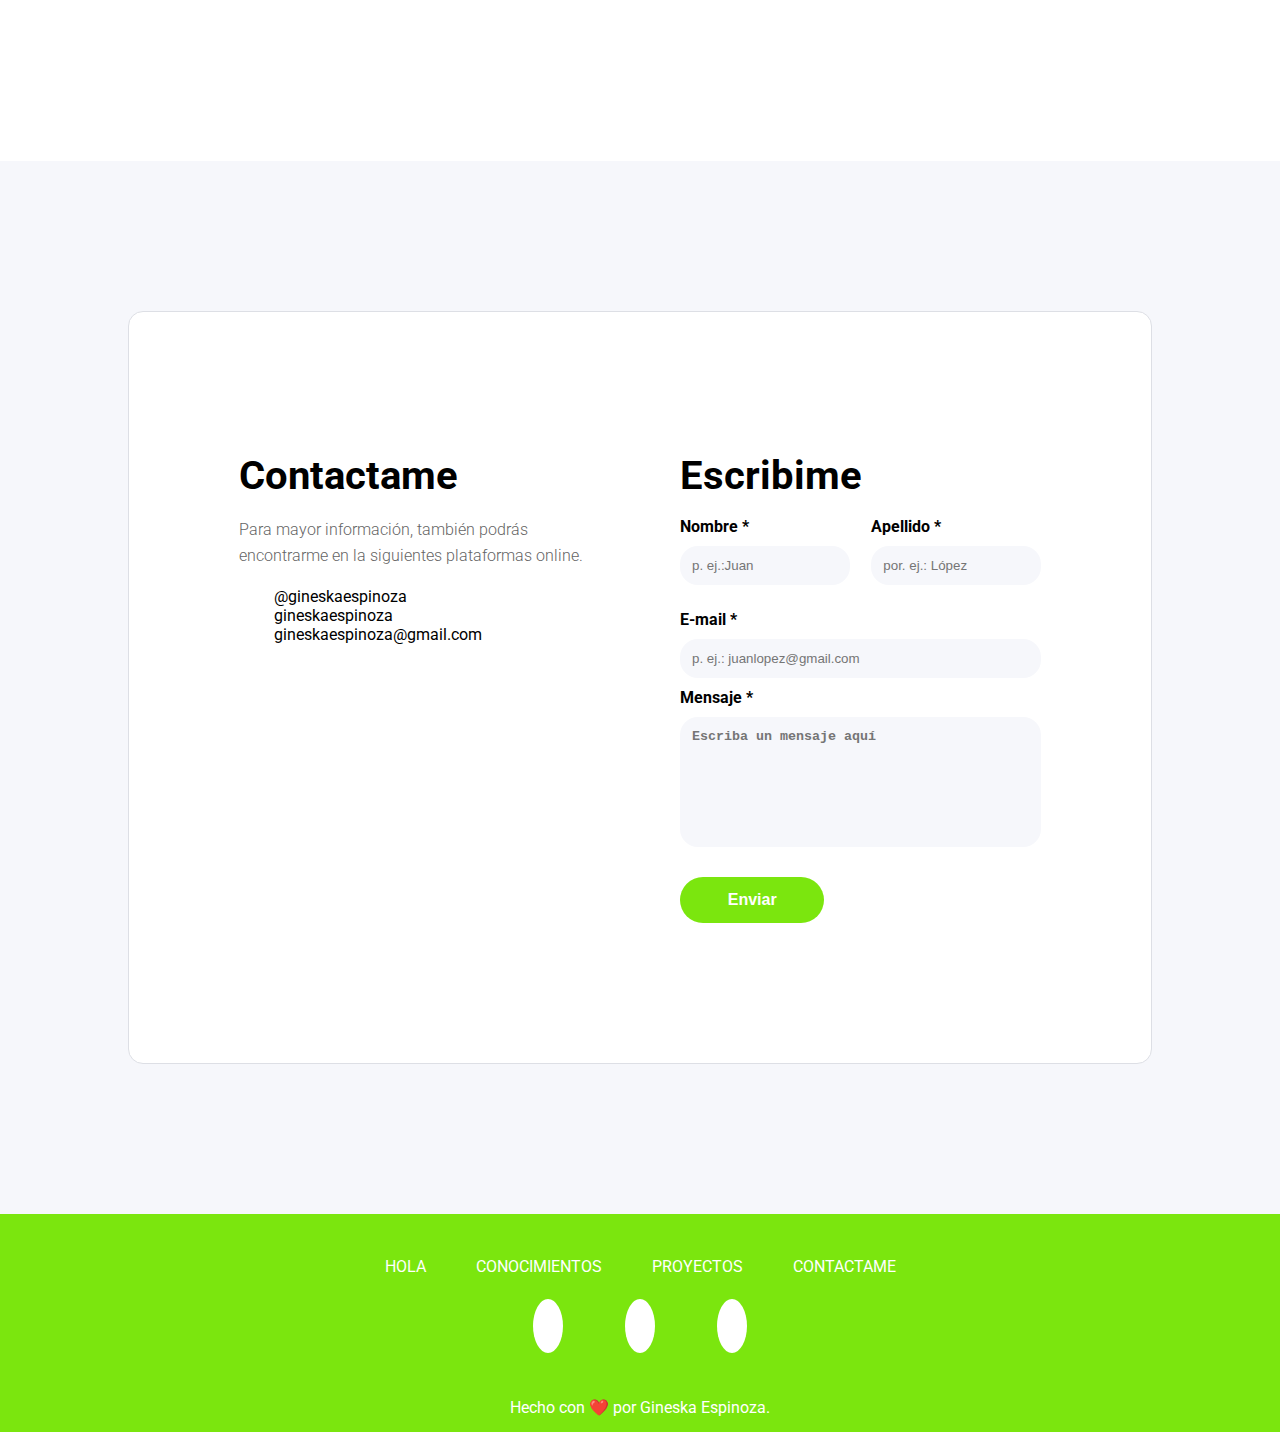
==== commit 53e3a50c: "variaciones en formulario sección contact" ====
--- a/index.html
+++ b/index.html
@@ -42,7 +42,7 @@
         <section class="skills" id="skills">
             <section class="skills__description">
                 <h2 class="skills__tittle">Mis Conocimientos</h2>
-                <p>Lorem ipsum dolor sit, amet consectetur adipisicing elit. Tenetur, culpa accusamus! Et adipisci aperiam explicabo rem volup.</p>
+                <p>Las herramientas tecnológicas que manejo para el desarrollo web son las siguientes:</p>
             </section>
             <!-- Cards de proyectos -->
             <section class="skills__figure">
@@ -187,17 +187,17 @@
                         <section class="form__name">
                             <article class="name__data">
                                 <label for="name">Nombre *</label>
-                                <input type="text" placeholder="p. ej.:Juan">
+                                <input type="text" placeholder="p. ej.:Juan" required>
                             </article>
                             <article class="name__data">
                                 <label for="lastname">Apellido *</label>
-                                <input type="text" placeholder="por. ej.: López">
+                                <input type="text" placeholder="por. ej.: López" required>
                             </article>
                         </section>
                         <section class="form__text">
                             <article class="text__data">
                                 <label for="email">E-mail *</label>
-                                <input type="text" placeholder="p. ej.: juanlopez@gmail.com">
+                                <input type="email" placeholder="p. ej.: juanlopez@gmail.com" required>
                                 <label for="Message">Mensaje *</label>
                                 <textarea type="text" placeholder="Escriba un mensaje aquí"></textarea>
                                 <button class="form__button" type="submit">Enviar</button>
--- a/styles.css
+++ b/styles.css
@@ -42,10 +42,6 @@
   align-items: center;
   margin: 5px 5px;
 }
-
-.navigation__ul li a:hover{
-  color: var(--color-primary);
-  }
 
 a{
   color: black;
@@ -218,7 +214,7 @@
   display: flex;
   flex-direction: column;
   align-items: center;
-  margin: 45px;
+  margin: 50px;
   padding: 100px 0px;
 }
 
@@ -253,7 +249,7 @@
 }
 
 .projects__cards{
-  width: 25%;
+  width: 30%;
   display: flex;
   flex-wrap: wrap;
   justify-content: center;
@@ -376,7 +372,9 @@
 }
 
 textarea{
-  padding: 50px;
+  height: 130px;
+  overflow: hidden;
+  resize: none;
 }
 
 .text__data{
@@ -421,7 +419,6 @@
   height: 40px;
   display: flex;
   justify-content: center;
-  /* margin: 15px 0; */
   margin: 0 auto;
 }
 
@@ -496,6 +493,10 @@
   padding: 20px;
   box-shadow: 0 0 28px 0 rgb(134 134 134 / 25%);
 }
+
+.navigation__ul li a:hover{
+  color: var(--color-primary);
+  }
 
 .navigation__btn:hover{
   background-color: var(--color-hover-button);
@@ -657,20 +658,8 @@
     }
 
     .projects__cards{
-      width: 40%;
+      width: 45%;
     }
-
-    /* .footer__ul{
-      width: 90%;
-      
-    }
-
-    .footer__ul li a{
-      padding: 0 10px;
-    
-    } */
-
-    
   }
 
   @media (max-width:550px){
@@ -679,6 +668,10 @@
     max-width: 300px;
   }
 
+  .projects__container{
+    justify-content: center;
+  }
+
   .projects__item{
     width: 50%;
   }
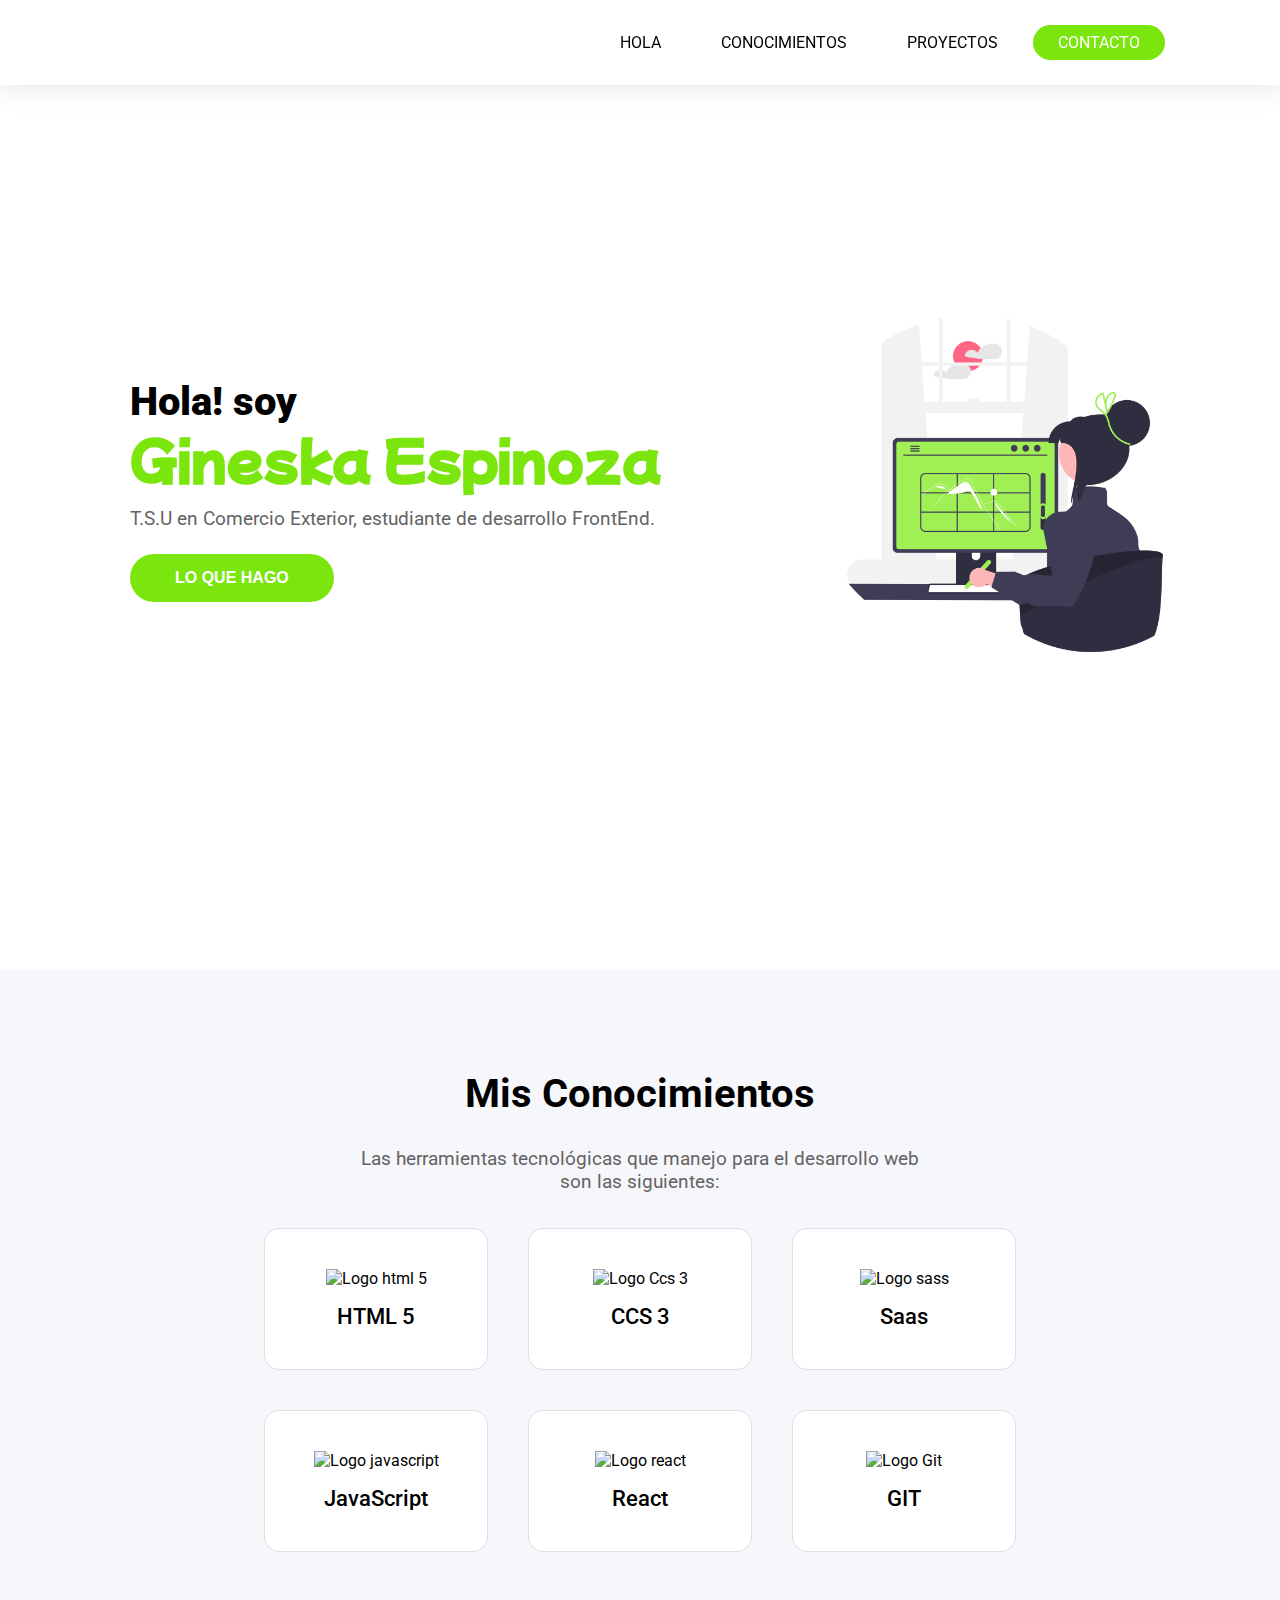
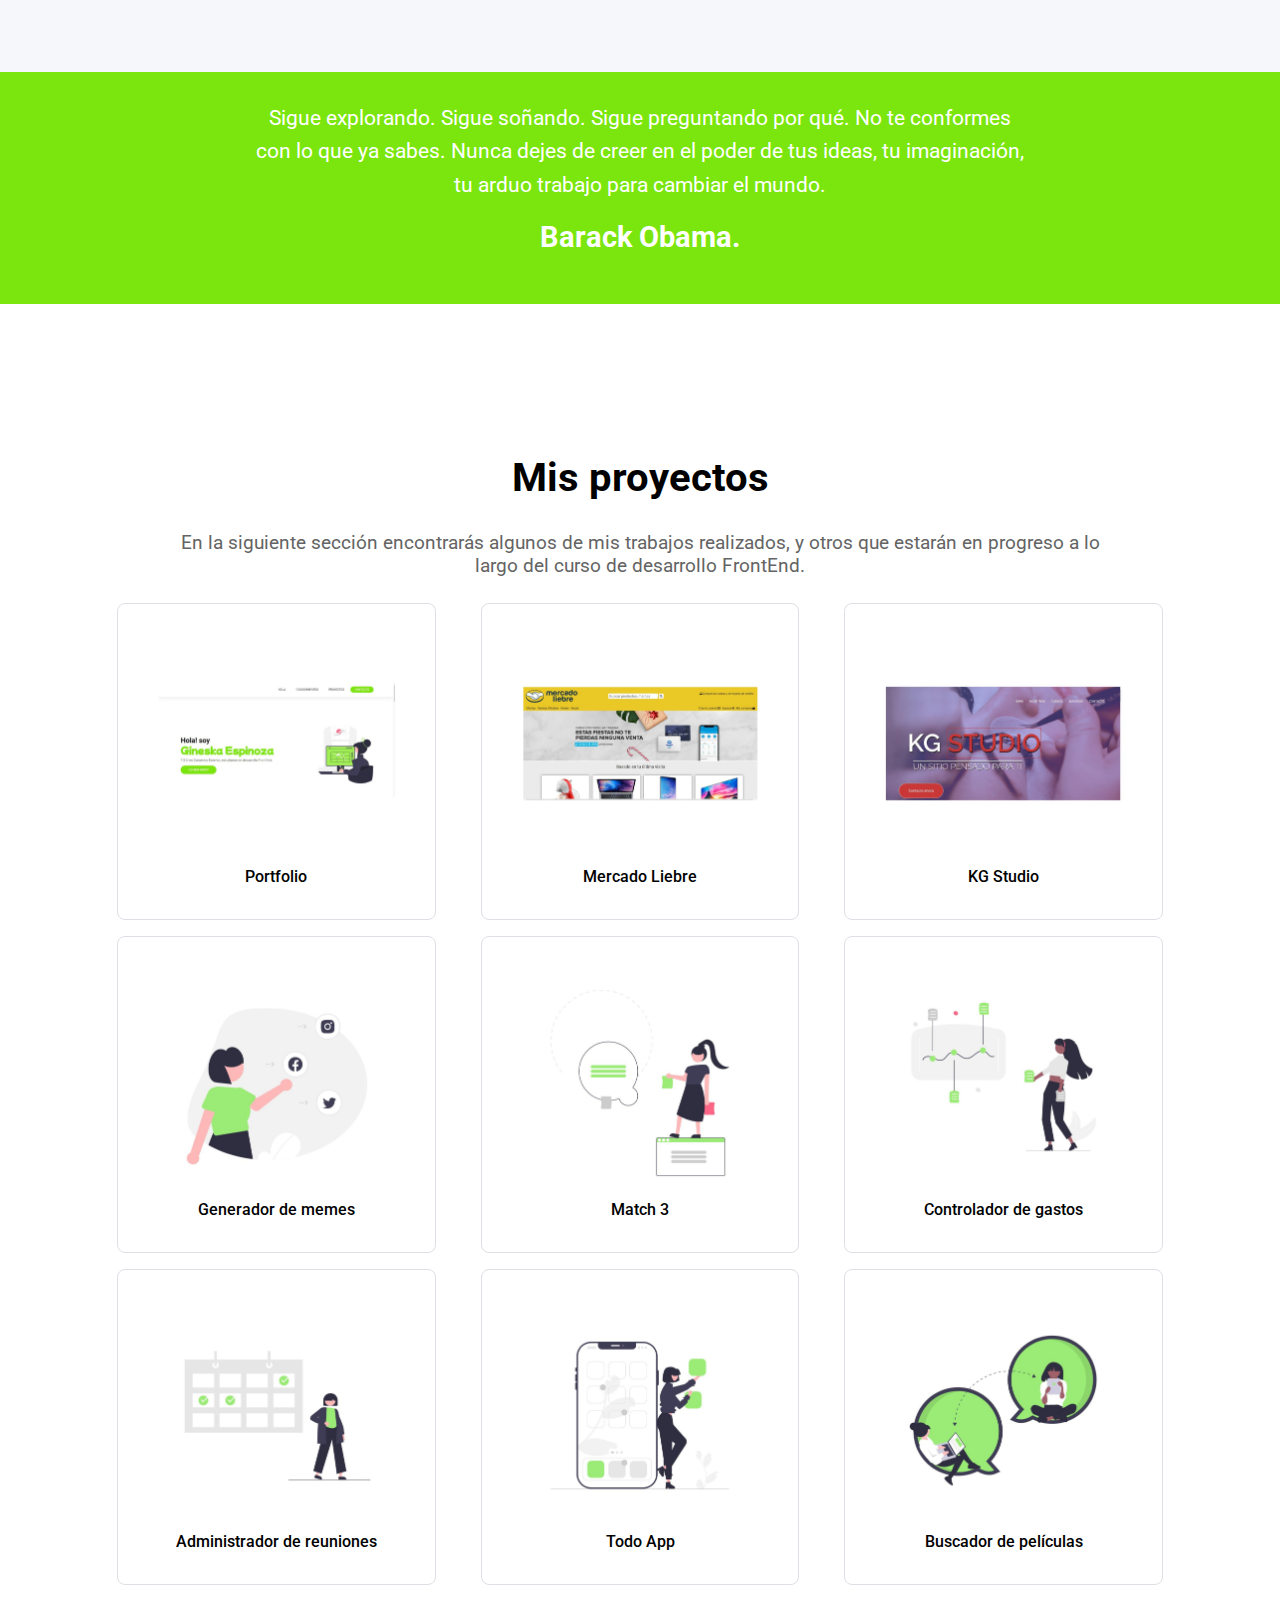
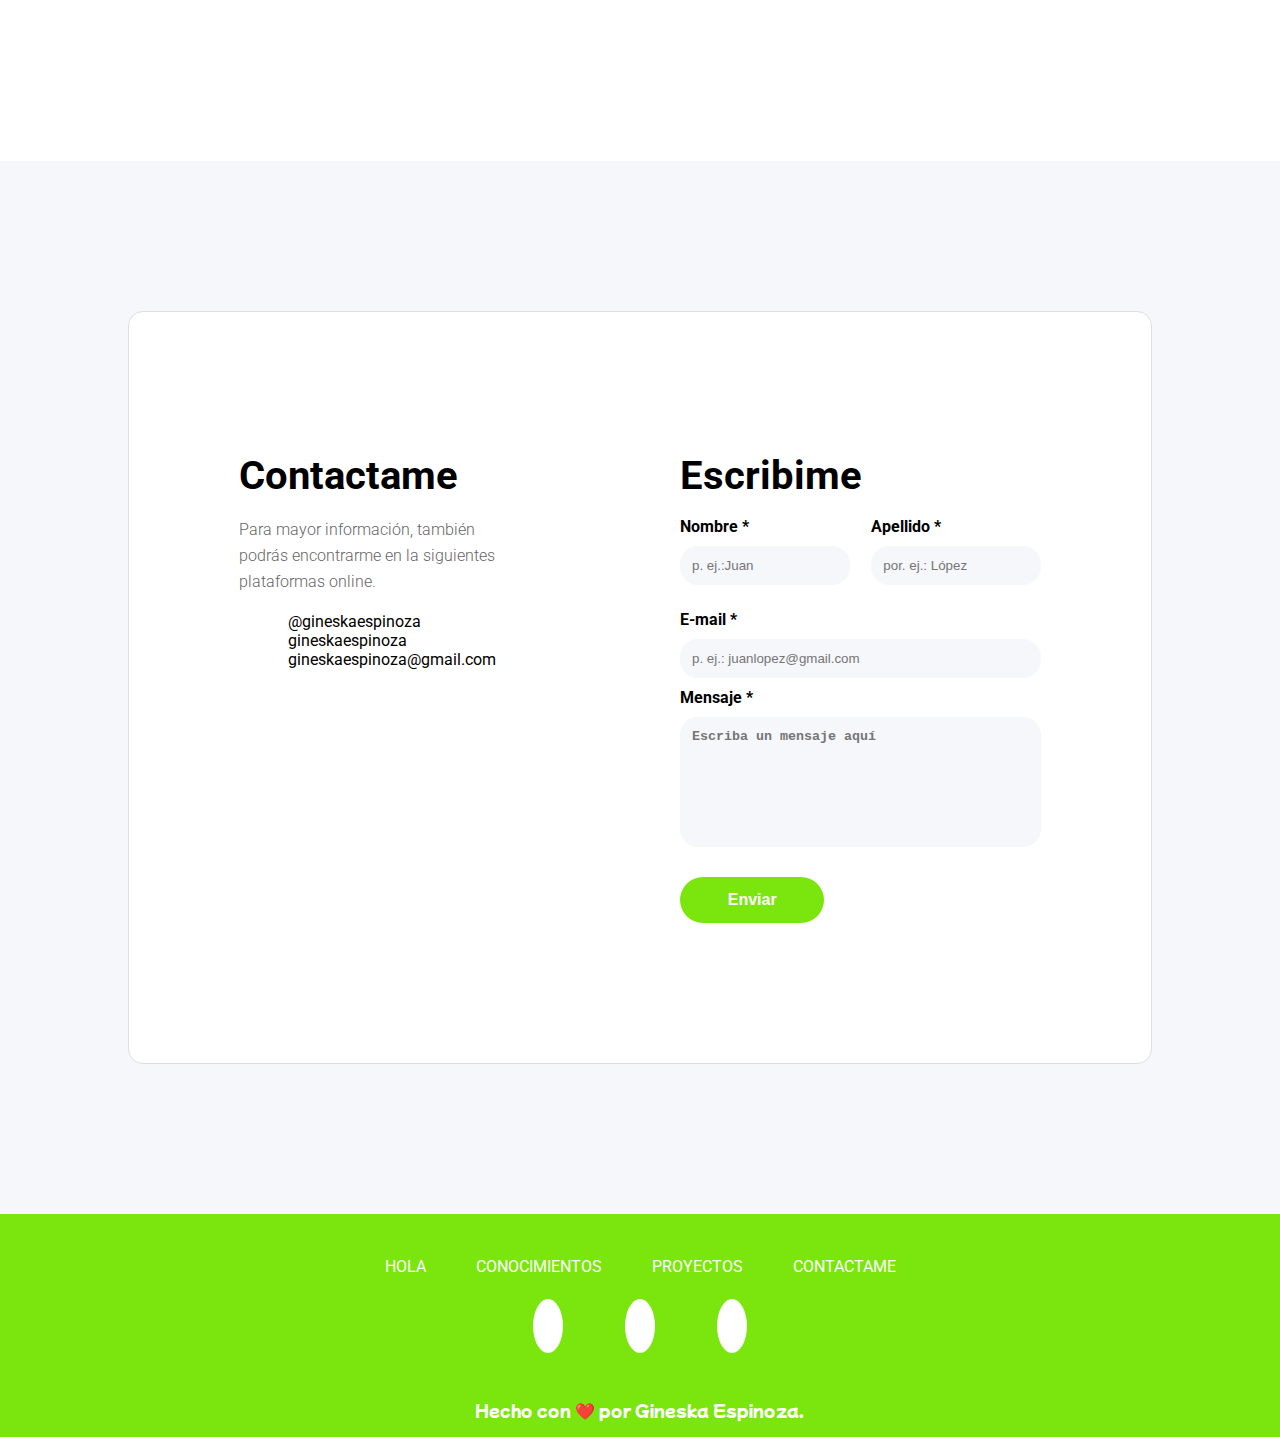
==== commit 6fb00f3c: "se agrega README definitivo" ====
--- a/index.html
+++ b/index.html
@@ -4,7 +4,7 @@
     <meta charset="UTF-8">
     <meta http-equiv="X-UA-Compatible" content="IE=edge">
     <meta name="viewport" content="width=device-width, initial-scale=1.0">
-    <meta name="keywords" content="Código, HTML, CSS, GIT,">
+    <meta name="keywords" content="Código, HTML, CSS, GIT, GITHUB,">
     <title>Mi portfolio Ada</title>
     <meta name="description" content="Proyecto Portfolio creado por Gineska Espinoza, brinda información acerca de quien soy, algunas de mis habilidades y proyectos a realizar a lo largo del Curso de desarrollo Frontend.">
     <link rel="stylesheet" href="styles.css">
@@ -12,7 +12,6 @@
     <link rel="shortcut icon" href="assets/raspberrypi.svg" type="image/x-icon">
     <link rel="stylesheet" href="https://cdn.jsdelivr.net/gh/devicons/devicon@v2.15.1/devicon.min.css">
     <script src="https://kit.fontawesome.com/e8036813bb.js" crossorigin="anonymous"></script>
-  
 </head>
 <body>
     <header>   <!-- Barra de navegación -->
@@ -78,9 +77,9 @@
                 </figure>
             </section>
         </section>
-        <!-- Sección Cita -->
+        <!-- Sección Quote-->
         <blockquote class="quote">
-            <i class="fa-solid fa-quote-right"></i>
+            <i class="fa-solid fa-quote-right" aria-hidden="true"></i>
             <p class="quote__text">Sigue explorando. Sigue soñando. Sigue preguntando por qué. No te conformes con lo que ya sabes. Nunca dejes de creer en el poder de tus ideas, tu imaginación, tu arduo trabajo para cambiar el mundo.</p>
             <h4 class="quote__name">Barack Obama.</h4>
         </blockquote>
@@ -175,15 +174,15 @@
                     </article>
                     <article class="contact__list">
                         <ul>
-                            <li><a href="https://github.com/Gineskaespinoza"><i class="fa-brands fa-github"></i>@gineskaespinoza</a></li>
-                            <li><a href="https://www.linkedin.com/in/gineska-del-valle-espinoza-torres-a15814236/"><i class="fa-brands fa-linkedin-in"></i>gineskaespinoza</a></li>
-                            <li><a href="mailto:gineskaespinoza@gmail.com"><i class="fa-solid fa-envelope"></i>gineskaespinoza@gmail.com</a></li>
+                            <li><a href="https://github.com/Gineskaespinoza"><i class="fa-brands fa-github" aria-hidden="true"></i>@gineskaespinoza</a></li>
+                            <li><a href="https://www.linkedin.com/in/gineska-del-valle-espinoza-torres-a15814236/"><i class="fa-brands fa-linkedin-in" aria-hidden="true"></i>gineskaespinoza</a></li>
+                            <li><a href="mailto:gineskaespinoza@gmail.com"><i class="fa-solid fa-envelope" aria-hidden="true"></i>gineskaespinoza@gmail.com</a></li>
                         </ul>
                     </article>
                 </section>
                 <section class="contact__direct">
                     <h3>Escribime</h3>
-                    <form action="index.html" method="POST" enctype="multipart/form-data">
+                        <form action="https://formsubmit.co/gineskaespinoza@gmail.com" method="post" enctype="multipart/form-data">
                         <section class="form__name">
                             <article class="name__data">
                                 <label for="name">Nombre *</label>
@@ -221,9 +220,9 @@
             </ul>
             <!-- links de contacto -->
             <ul class="navigation__list">
-                <li><a href="https://github.com/Gineskaespinoza"><i class="fa-brands fa-github"></i></a></li>
-                <li><a href="https://www.linkedin.com/in/gineska-del-valle-espinoza-torres-a15814236/"><i class="fa-brands fa-linkedin-in"></i></a></li>
-                <li><a href="mailto:gineskaespinoza@gmail.com"><i class="fa-solid fa-envelope"></i></a></li>
+                <li><a href="https://github.com/Gineskaespinoza"><i class="fa-brands fa-github" aria-hidden="true"></i></a></li>
+                <li><a href="https://www.linkedin.com/in/gineska-del-valle-espinoza-torres-a15814236/"><i class="fa-brands fa-linkedin-in" aria-hidden="true"></i></a></li>
+                <li><a href="mailto:gineskaespinoza@gmail.com"><i class="fa-solid fa-envelope" aria-hidden="true"></i></a></li>
             </ul>
             <!-- copyright -->
             <article class="navigation__by">
--- a/styles.css
+++ b/styles.css
@@ -29,6 +29,7 @@
  top: 0;
  right: 0;
  background-color: white;
+ z-index: 1;
 }
 
 .navigation__ul{
@@ -96,7 +97,7 @@
   justify-content: center;
   align-items: center;
   margin-bottom: 30px;
-  }
+}
 
 .about__pic img{
   width: 300px;
@@ -209,6 +210,7 @@
 }
 
 /* Section projects */
+/* Esta sección me dio mucha batalla */
 
 .projects{
   display: flex;
@@ -223,7 +225,6 @@
   flex-direction: column;
   align-items: center;
   justify-content: center;
-
 }
 
 .projects__tittle{
@@ -273,9 +274,6 @@
   width: 100%;
 }
 
-/* .projects__item img{
-} */
-
 .projects__note{
   font-size: 1rem;
   font-weight: 500;
@@ -313,6 +311,7 @@
 }
 
 .contact__tittle p{
+  width: 80%;
   color: var(--color-text);
   margin-bottom: 18px;
   line-height: 1.6;
@@ -335,7 +334,7 @@
 .contact__list i{
   font-size: 1rem;
   color: var(--color-primary);
-  padding: 20px 5px ;
+  padding: 10px 12px;
   border-radius: 50%;
 }
 
@@ -424,7 +423,6 @@
 
 .footer__ul li a{
   display: flex;
-  justify-content: center;
   align-items: center;
   margin-top: 35px;
 }
@@ -447,13 +445,13 @@
 }
 
 .navigation__by{
+  font-family: 'Mochiy Pop One', sans-serif;
   display: flex;
   align-self: center;
   justify-content: center;
   color: white;
-  font-size: 300;
+  font-size: 400;
   margin: 15px 0 ;
-  
 }
 
 /* Página Proyectos en proceso */
@@ -472,8 +470,8 @@
 }
 
 .page__img img{
-  width: 400px;
-  height: 400px;
+  width: 320px;
+  height: 320px;
 }
 
 .btn__home{
@@ -512,17 +510,16 @@
  align-items: flex-start;
  margin-left: 130px;
  line-height: 1.2;
-
- }
+}
 
 .about__myname{
   font-size: 3.3rem;
- }
+}
 
  .about__hey{
   font-size: 2.5rem;
   font-weight: 900;
-  }
+}
 
  .about__pic{
   justify-content: flex-start;
@@ -544,6 +541,17 @@
   background-color: var(--color-hover-button);
 }
 
+.skills__cards img{
+width: 70%;
+transition: all 300ms;
+position: relative;
+
+}
+
+.skills__cards img:hover{
+  transform: scale(1.15);
+}
+
 .skills__cards:hover{
   border: solid var(--color-primary) 1px;
 }
@@ -568,13 +576,17 @@
 
 .contact:hover{
   border: 1px solid var(--color-primary);
-  transition: all 2s;
+  transition: all 4s;
+}
+
+.contact__list a:hover{
+color: var(--color-primary);
+font-weight: 400;
 }
 
 .contact__list i:hover{
   background-color: var(--color-primary);
   color: white;
-  padding: 5px;
 }
 
 .form__button:hover{
@@ -584,7 +596,7 @@
 .footer__ul li a:hover{
   color: var(--color-text);
   font-weight: 400;
-  }
+}
 
 .navigation__list a i:hover{
   background-color: var(--color-primary);
@@ -593,6 +605,7 @@
 }
 
 }
+
 @media (min-width:320px) and (max-width: 768px){
 
   .about__hola{
@@ -631,31 +644,29 @@
 
 }
   @media (min-width:320px) and (max-width: 900px){
-    .contact{
-     width: 100vw;
-     flex-direction: column;
-     align-items: center;
+  .contact{
+    width: 100%;
+    flex-direction: column;
+    align-items: center;
     }
 
-    .contact__social{
-      width: 90vw;
-      padding: 30px 0 ;
+  .contact__social{
+    width: 90vw;
+    padding: 30px 0 ;
     }
 
-    .contact__direct{
-      width: 90vw;
-      flex-direction: column;
-      padding: 0;
-
+  .contact__direct{
+    width: 90vw;
+    flex-direction: column;
+    padding: 0;
     }
   }
 
   @media (max-width:768px){
-
 
     .navigation__ul{
       display: none;
-    }
+  }
 
     .projects__cards{
       width: 45%;
@@ -686,17 +697,14 @@
     font-weight: 500;
   }
 
-  .navigation__list li a{ 
+.navigation__list li a{ 
     padding: 0 8px;
-  }
+  } 
 
   .navigation__by{
     font-size: 0.8rem;
   }
 
-
-
-
 } 
 
 
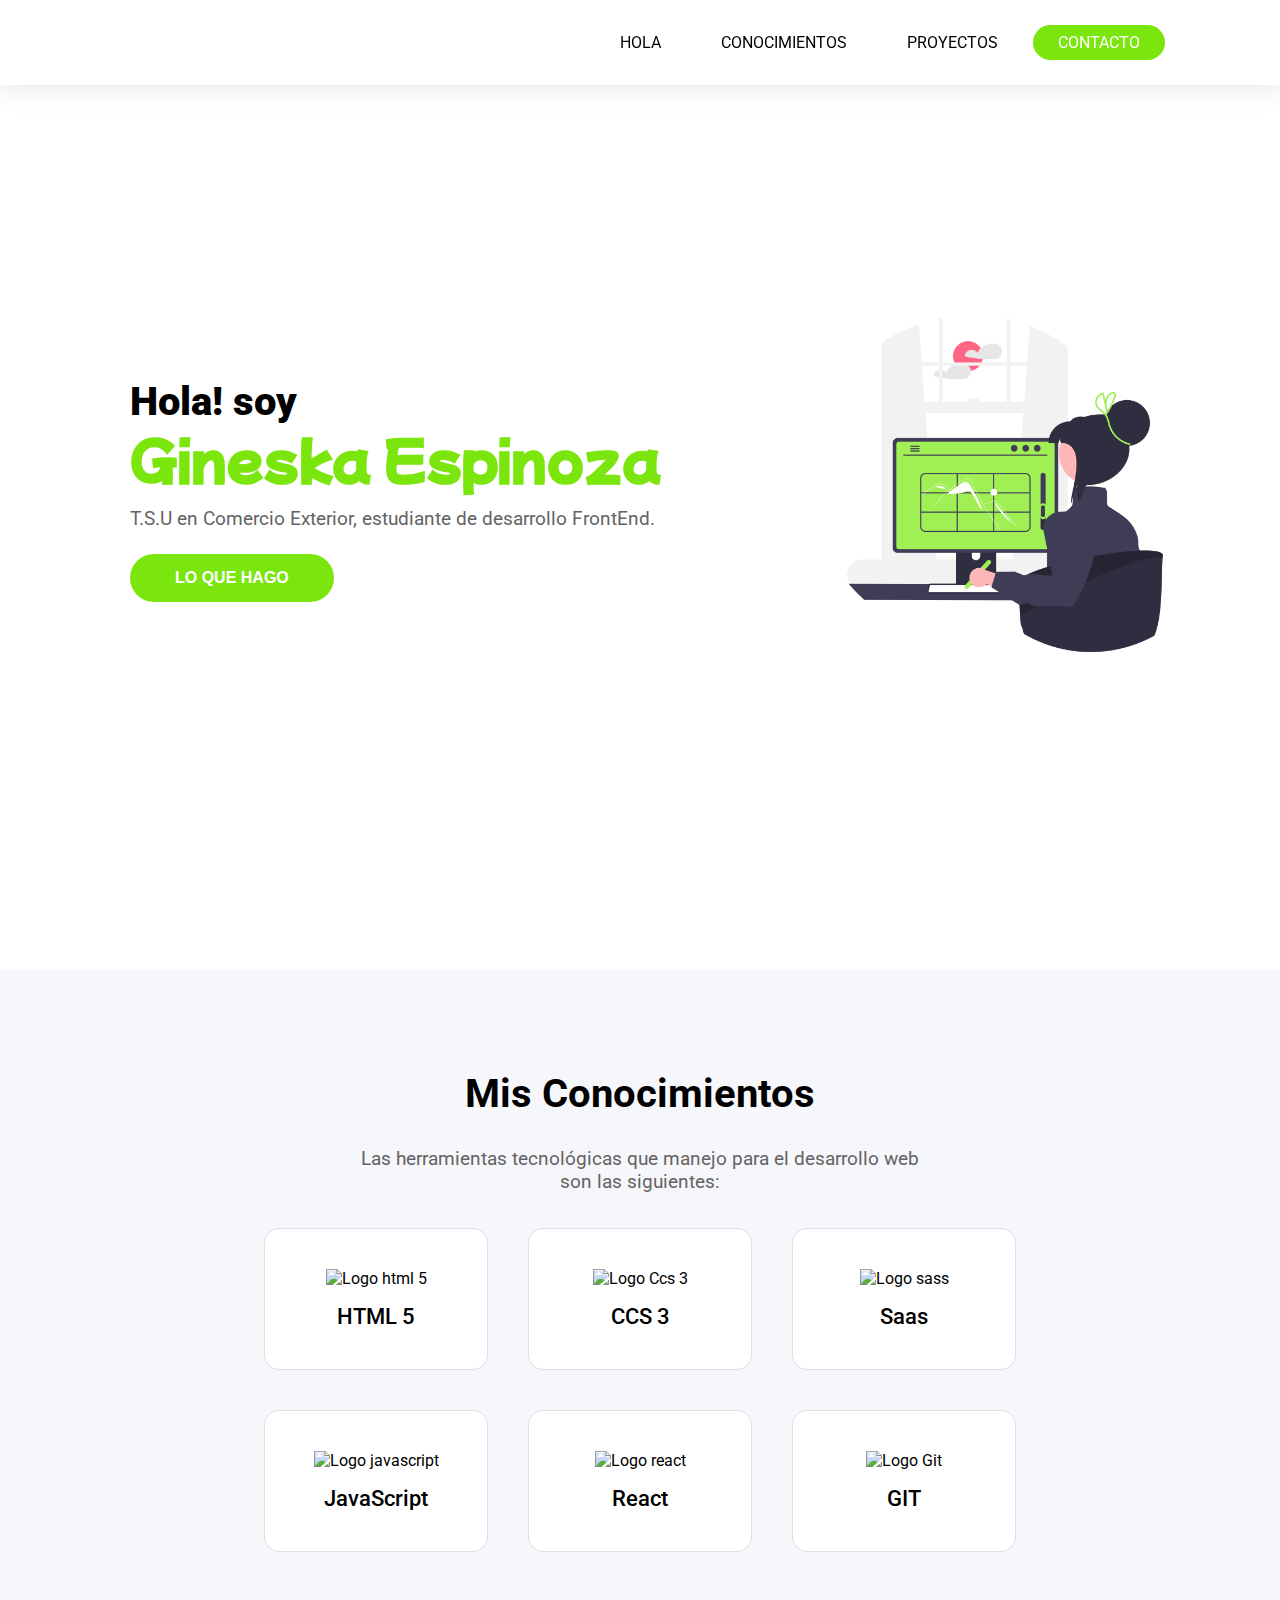
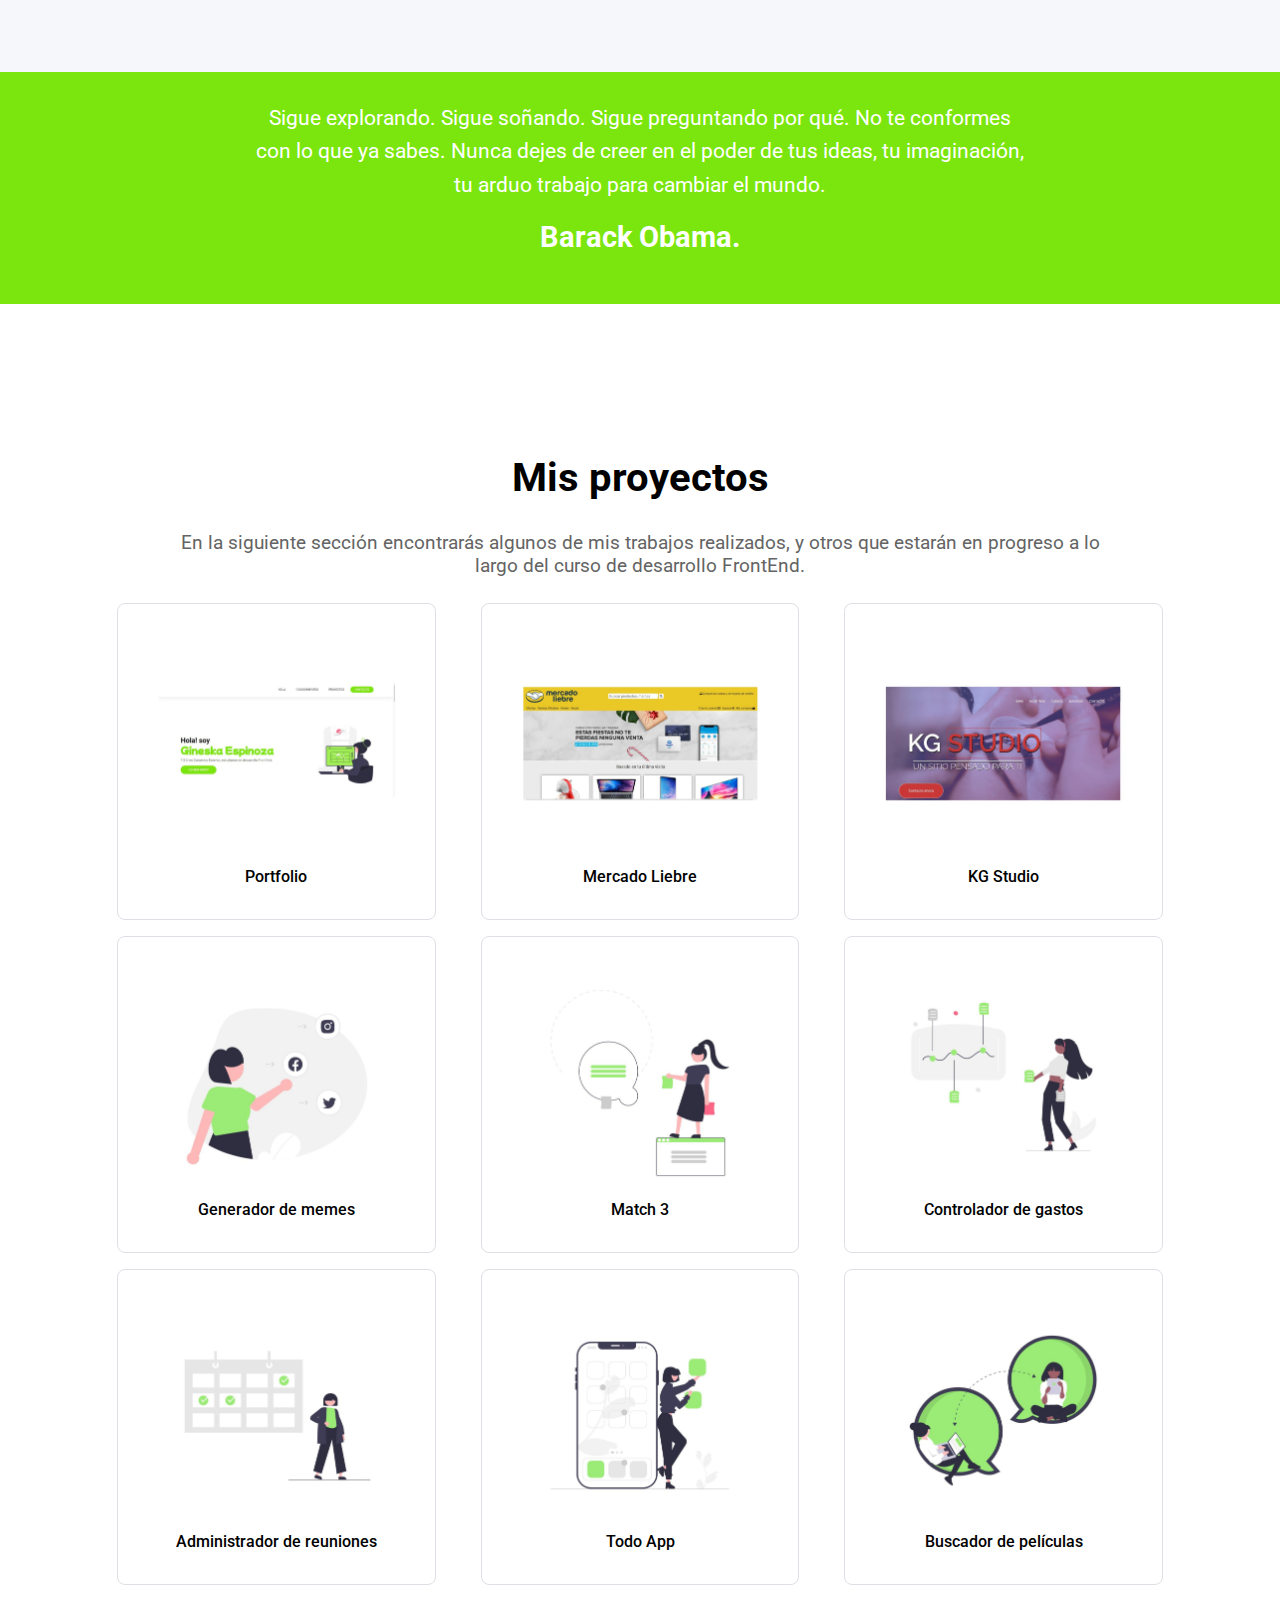
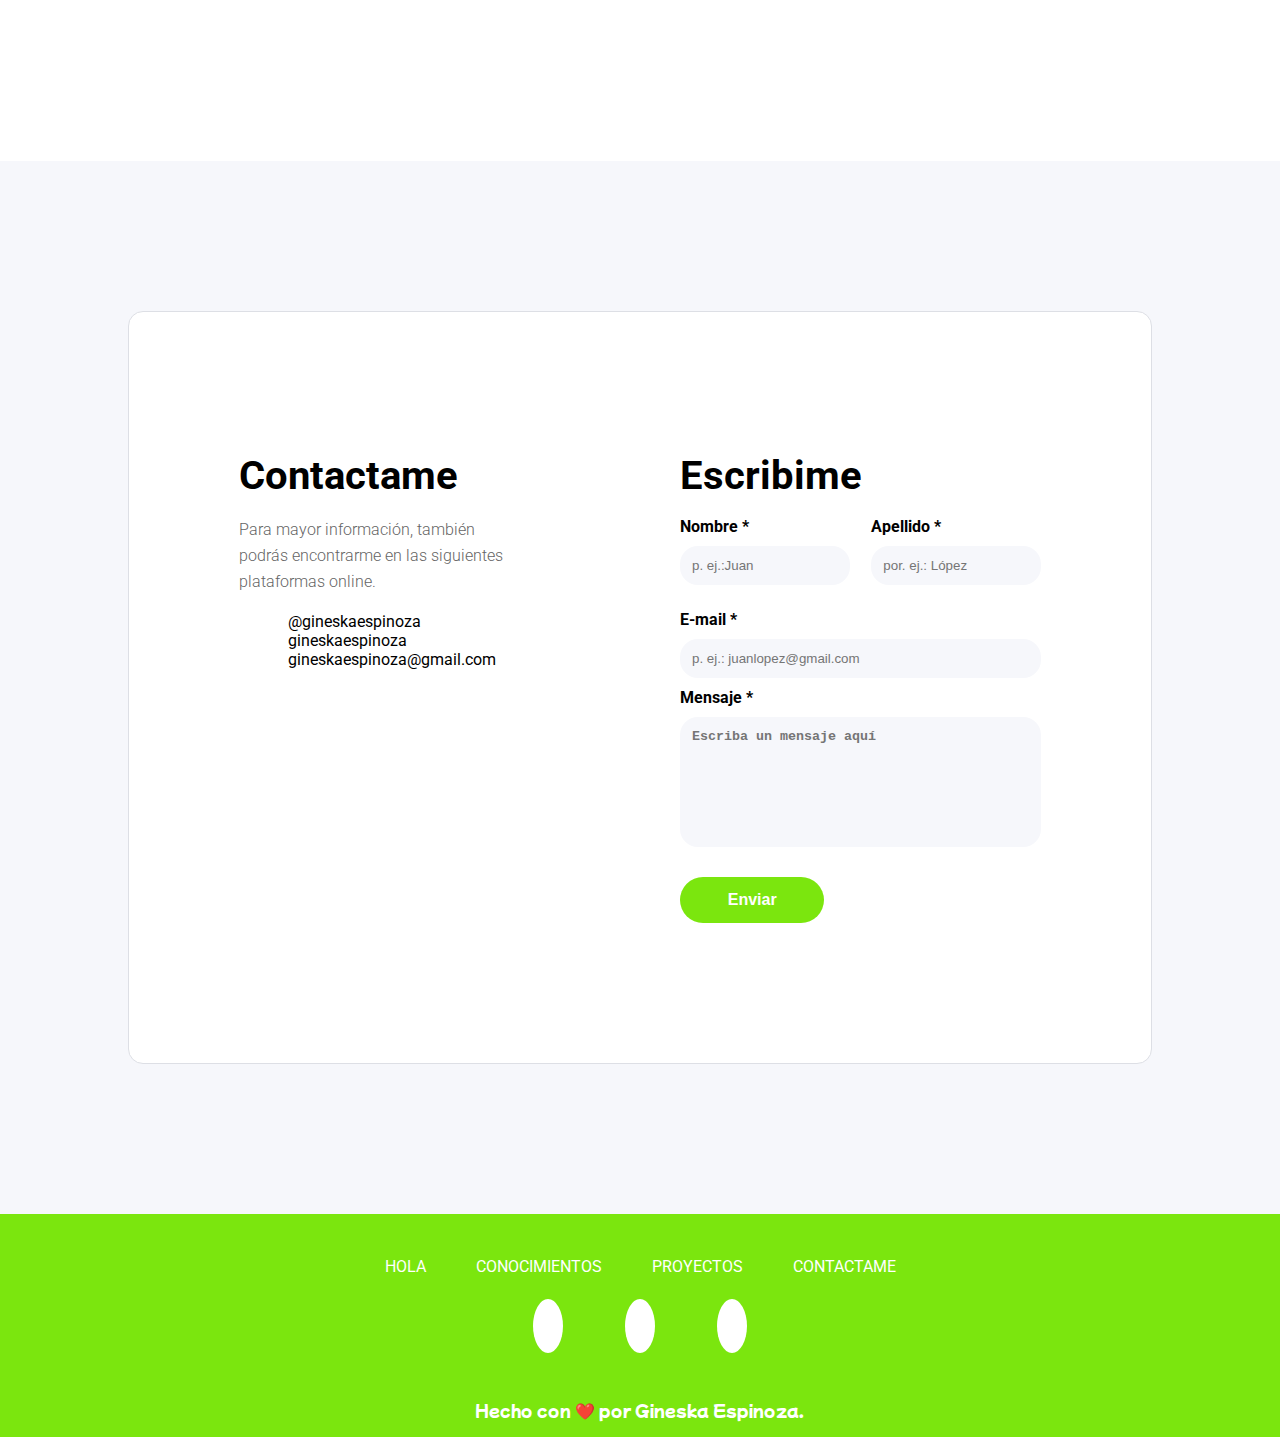
==== commit 78bea70b: "se hace cambios en textarea del form" ====
--- a/index.html
+++ b/index.html
@@ -1,5 +1,5 @@
 <!DOCTYPE html>
-<html lang="es">
+<html lang="en">
 <head>
     <meta charset="UTF-8">
     <meta http-equiv="X-UA-Compatible" content="IE=edge">
@@ -170,7 +170,7 @@
                 <section class="contact__social">
                     <article class="contact__tittle">
                         <h3>Contactame</h3>
-                        <p>Para mayor información, también podrás encontrarme en la siguientes plataformas online.</p>
+                        <p>Para mayor información, también podrás encontrarme en las siguientes plataformas online.</p>
                     </article>
                     <article class="contact__list">
                         <ul>
--- a/styles.css
+++ b/styles.css
@@ -338,7 +338,6 @@
   border-radius: 50%;
 }
 
-
 .form__name{
   display: flex;
   justify-content: space-between;
@@ -380,6 +379,18 @@
   width: 100%;
   display: flex;
   flex-direction: column;
+}
+
+textarea:focus{
+  box-shadow:  0 0 5px 0 var rgb(123, 230, 14);
+}
+
+input:valid, textarea:valid{
+  box-shadow: 0 0v5px 0 rgb(82,240,54);
+}
+
+input:invalid:not(:placeholder-shown), textarea:invalid:not(:placeholder-shown){
+  box-shadow: 0 0 5px 0 rgb(240, 63 ,54);
 }
 
 form, label, textarea{
@@ -498,7 +509,8 @@
 
 .navigation__btn:hover{
   background-color: var(--color-hover-button);
-  color: white;
+  color: black;
+  
 }
 
 .about{
